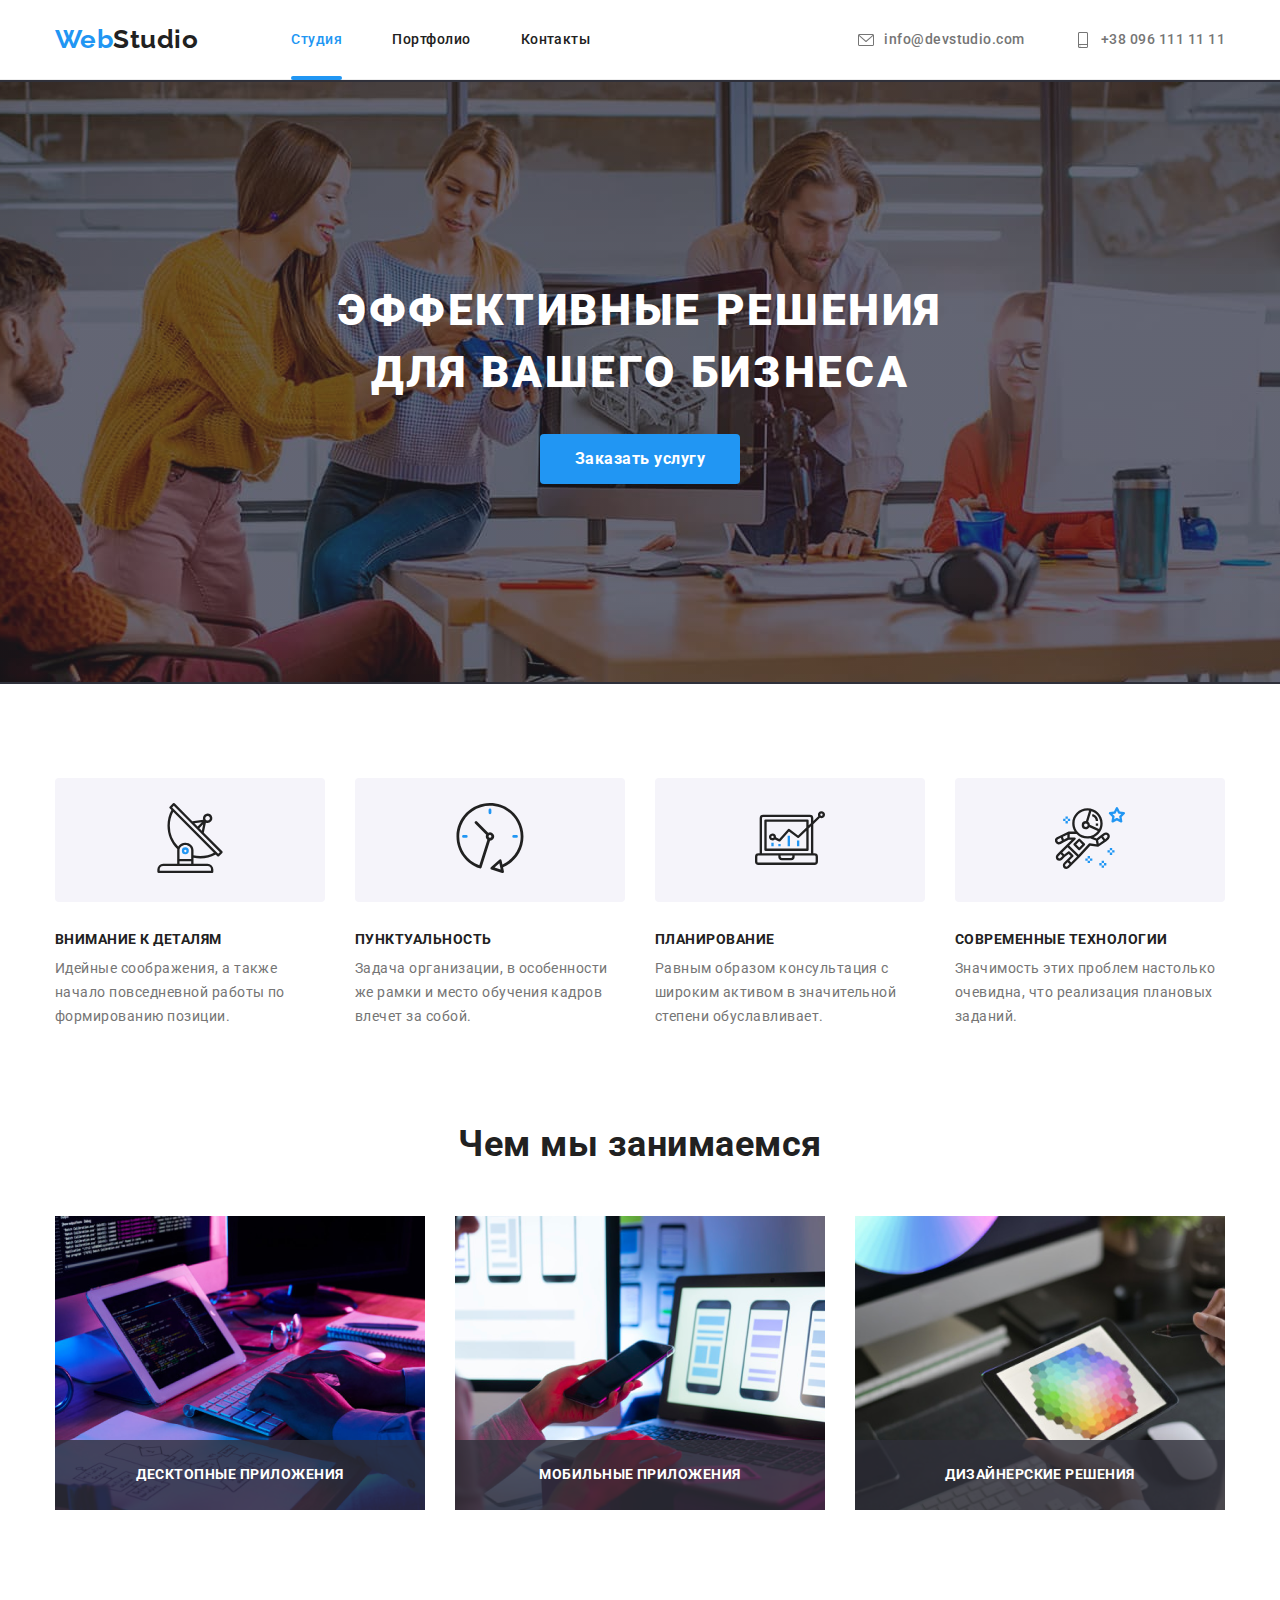
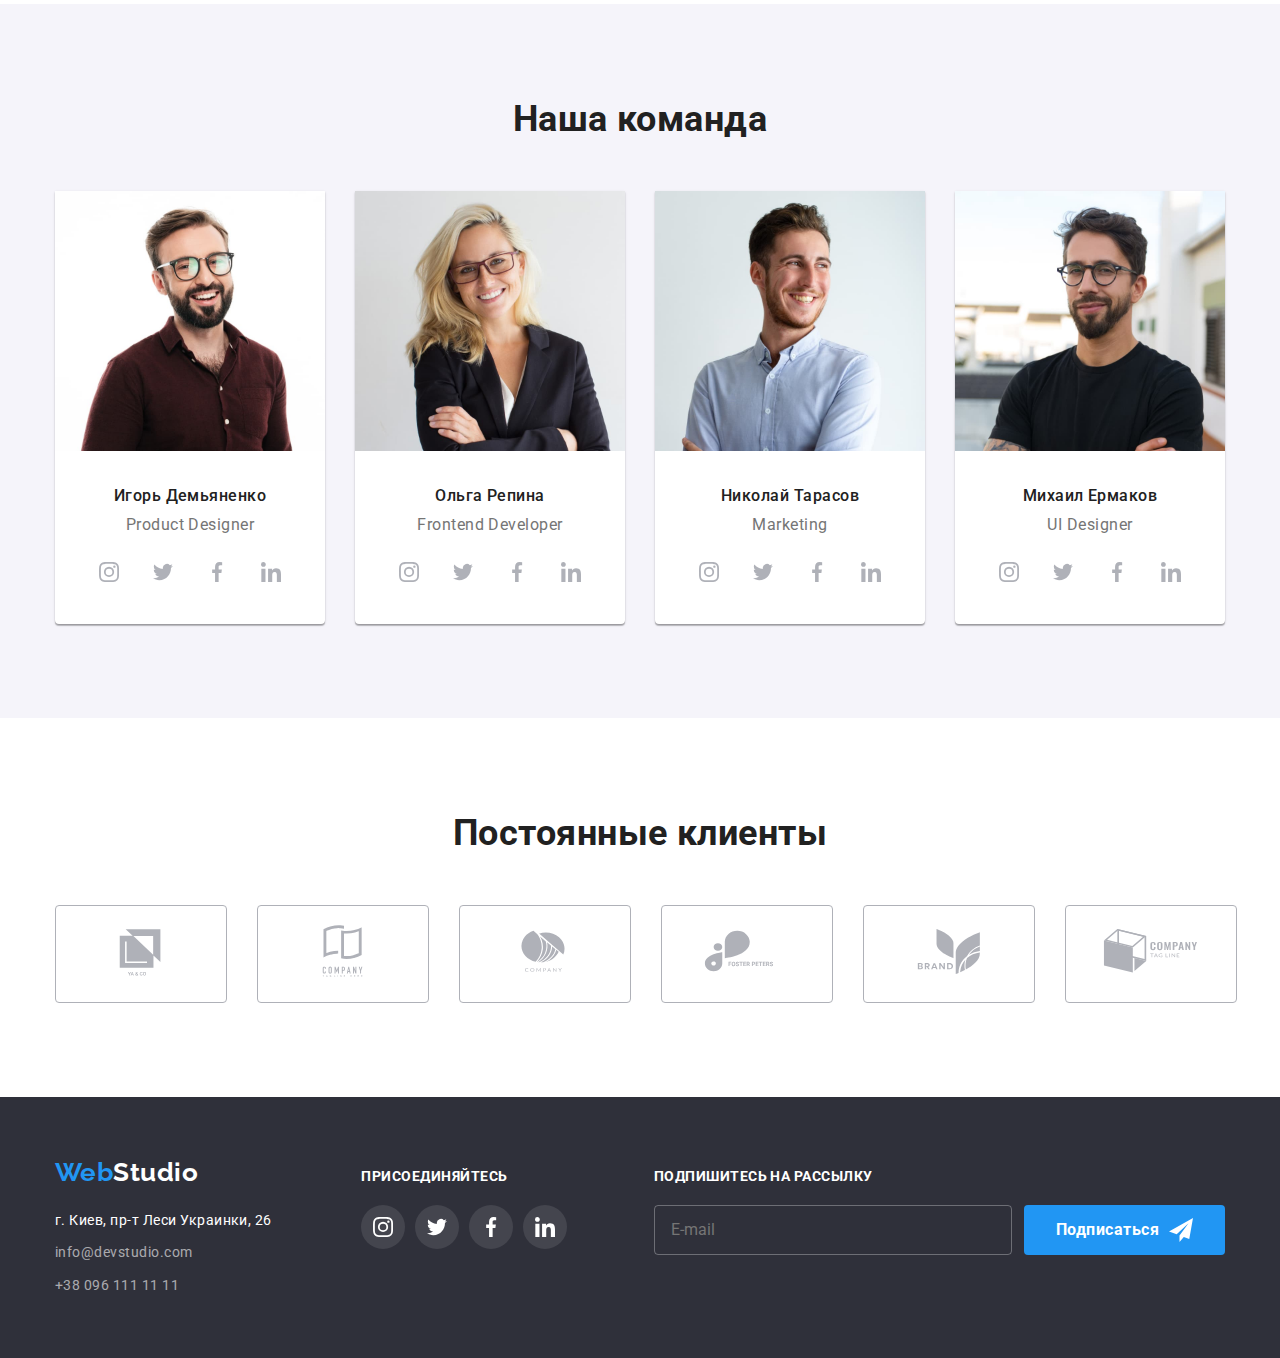
==== index.html @ 349ae651 "clone" ====
<!DOCTYPE html>
<html lang="ru">

<head>
    <meta charset="UTF-8">
    <meta http-equiv="X-UA-Compatible" content="IE=edge">
    <meta name="viewport" content="width=device-width, initial-scale=1.0">
    <title>homework-1</title>
    <link href="https://fonts.googleapis.com/css2?family=Raleway:wght@700&family=Roboto:wght@400;500;700;900&display=swap"
        rel="stylesheet">
    <link rel="stylesheet" href="https://cdnjs.cloudflare.com/ajax/libs/modern-normalize/1.1.0/modern-normalize.min.css">
    <link rel="stylesheet" href="./css/styles.css">
</head>

<body class="body">
    <!--Header section-->
    <header class="header-line">
        <div class="container main-nav">
            <a href="/" class="logo">Web<span class="header-studio">Studio</span></a>

            <nav>
                <ul class="site-nav">
                    <li class="site-nav-item">
                        <a href="./index.html" class="nav-link current">Студия</a>
                    </li>
                    <li class="site-nav-item">
                        <a href="./portfolio.html" class="nav-link">Портфолио</a>
                    </li>
                    <li class="site-nav-item">
                        <a href="" class="nav-link">Контакты</a>
                    </li>
                </ul>
            </nav>

            <ul class="contacts-list">
                <li class="site-nav-item">
                    <a href="mailto:info@devstudio.com" class="contact-link">
                        <svg class="contact-icon" width="16" height="16">
                            <use href="./images/icons.svg#icon-envelope"></use>
                        </svg>
                        info@devstudio.com</a>
                </li>
                <li>
                    <a href="tel:+380961111111" class="contact-link">
                        <svg class="contact-icon" width="16" height="16">
                            <use href="./images/icons.svg#icon-smartphone"></use>
                        </svg>
                        +38 096 111 11 11</a>
                </li>
            </ul>
        </div>
    </header>

    <!--Main section-->
    <main>
        <!--Hero section-->
        <section class="hero-section">
            <h1 class="hero-title">Эффективные решения <br> для вашего бизнеса</h1>
            <button type="button" class="primary-button" data-modal-open>Заказать услугу</button>
        </section>

        <!--Description section-->
        <section class="description-section">
            <div class="container">
                <h2 class="hidden-title">Преимущества</h2>
                <ul class="description-list">
                    <li class="description-item">
                        <div class="description-image">
                            <svg class="description-icon" width="70" height="70">
                                <use href="./images/icons.svg#icon-antenna"></use>
                            </svg>
                        </div>
                        <h3 class="description-title">Внимание к деталям</h3>
                        <p class="description-text">Идейные соображения, а также начало повседневной работы по формированию позиции.</p>
                    </li>
                    <li class="description-item">
                        <div class="description-image">
                            <svg class="description-icon" width="70" height="70">
                                <use href="./images/icons.svg#icon-clock"></use>
                            </svg>
                        </div>
                        <h3 class="description-title">Пунктуальность</h3>
                        <p class="description-text">Задача организации, в особенности же рамки и место обучения кадров влечет за собой.</p>
                    </li>
                    <li class="description-item">
                        <div class="description-image">
                            <svg class="description-icon" width="70" height="70">
                                <use href="./images/icons.svg#icon-diagram"></use>
                            </svg>
                        </div>
                        <h3 class="description-title">Планирование</h3>
                        <p class="description-text">Равным образом консультация с широким активом в значительной степени обуславливает.</p>
                    </li>
                    <li class="description-item">
                        <div class="description-image">
                            <svg class="description-icon" width="70" height="70">
                                <use href="./images/icons.svg#icon-astronaut"></use>
                            </svg>
                        </div>
                        <h3 class="description-title">Современные технологии</h3>
                        <p class="description-text">Значимость этих проблем настолько очевидна, что реализация плановых заданий.</p>
                    </li>
                </ul>
            </div>
        </section>
            
        <!-- About us section -->
        <section class="about-section">
            <div class="container">
                <h2 class="main-title">Чем мы занимаемся</h2>
                <ul class="work-list">
                    <li class="work-item">
                        <img src="./images/box-1.png" alt="ПК" width="370" class="work-img">
                        <div class="work-img-over">
                            <p class="work-descr">Десктопные приложения</p>
                        </div>
                    </li>
                    <li class="work-item">
                        <img src="./images/box-2.png" alt="Телефон" width="370" class="work-img">
                        <div class="work-img-over">
                            <p class="work-descr">Мобильные приложения</p>
                        </div>
                    </li>
                    <li class="work-item">
                        <img src="./images/box-3.png" alt="Планшет" width="370" class="work-img">
                        <div class="work-img-over">
                            <p class="work-descr">Дизайнерские решения</p>
                        </div>
                    </li>
                </ul>
            </div>
        </section>
           
        <!--Our team section-->
        <section class="team-section">
            <div class="container">
                <h2 class="main-title">Наша команда</h2>
                <ul class="team-list">
                    <li class="team-item">
                        <img src="./images/demianenko.jpg" alt="Фото Игорь Демьяненко" width="270" class="photo">
                        <div class="team-subtitle">
                            <h3 class="team-name">Игорь Демьяненко</h3>
                            <p class="team-position">Product Designer</p>
                            <ul class="social-list">
                                <li class="link-item">
                                    <a href="" class="social-link">
                                        <svg width="20" height="20">
                                            <use href="./images/icons.svg#icon-instagram"></use>
                                        </svg>
                                    </a>
                                </li>
                                <li class="link-item">
                                    <a href="" class="social-link">
                                        <svg width="20" height="20">
                                            <use href="./images/icons.svg#icon-twitter"></use>
                                        </svg>
                                    </a>
                                </li>
                                <li class="link-item">
                                    <a href="" class="social-link">
                                        <svg width="20" height="20">
                                            <use href="./images/icons.svg#icon-facebook"></use>
                                        </svg>
                                    </a>
                                </li>
                                <li>
                                    <a href="" class="social-link">
                                        <svg width="20" height="20">
                                            <use href="./images/icons.svg#icon-linkedin"></use>
                                        </svg>
                                    </a>
                                </li>
                            </ul>
                        </div>
                    </li>
                    <li class="team-item">
                        <img src="./images/repina.jpg" alt="Фото Ольга Репина" width="270" class="photo">
                        <div class="team-subtitle">
                            <h3 class="team-name">Ольга Репина</h3>
                            <p class="team-position">Frontend Developer</p>
                            <ul class="social-list">
                                <li class="link-item">
                                    <a href="" class="social-link">
                                        <svg width="20" height="20">
                                            <use href="./images/icons.svg#icon-instagram"></use>
                                        </svg>
                                    </a>
                                </li>
                                <li class="link-item">
                                    <a href="" class="social-link">
                                        <svg width="20" height="20">
                                            <use href="./images/icons.svg#icon-twitter"></use>
                                        </svg>
                                    </a>
                                </li>
                                <li class="link-item">
                                    <a href="" class="social-link">
                                        <svg width="20" height="20">
                                            <use href="./images/icons.svg#icon-facebook"></use>
                                        </svg>
                                    </a>
                                </li>
                                <li>
                                    <a href="" class="social-link">
                                        <svg width="20" height="20">
                                            <use href="./images/icons.svg#icon-linkedin"></use>
                                        </svg>
                                    </a>
                                </li>
                            </ul>
                        </div>
                    </li>
                    <li class="team-item">
                        <img src="./images/tarasov.jpg" alt="Фото Николай Тарасов" width="270" class="photo">
                        <div class="team-subtitle">
                            <h3 class="team-name">Николай Тарасов</h3>
                            <p class="team-position">Marketing</p>
                            <ul class="social-list">
                                <li class="link-item">
                                    <a href="" class="social-link">
                                        <svg width="20" height="20">
                                            <use href="./images/icons.svg#icon-instagram"></use>
                                        </svg>
                                    </a>
                                </li>
                                <li class="link-item">
                                    <a href="" class="social-link">
                                        <svg width="20" height="20">
                                            <use href="./images/icons.svg#icon-twitter"></use>
                                        </svg>
                                    </a>
                                </li>
                                <li class="link-item">
                                    <a href="" class="social-link">
                                        <svg width="20" height="20">
                                            <use href="./images/icons.svg#icon-facebook"></use>
                                        </svg>
                                    </a>
                                </li>
                                <li>
                                    <a href="" class="social-link">
                                        <svg width="20" height="20">
                                            <use href="./images/icons.svg#icon-linkedin"></use>
                                        </svg>
                                    </a>
                                </li>
                            </ul>
                        </div>
                    </li>
                    <li class="team-item">
                        <img src="./images/ermakov.jpg" alt="Фото Михаил Ермаков" width="270" class="photo">
                        <div class="team-subtitle">
                            <h3 class="team-name">Михаил Ермаков</h3>
                            <p class="team-position">UI Designer</p>
                            <ul class="social-list">
                                <li class="link-item">
                                    <a href="" class="social-link">
                                        <svg width="20" height="20">
                                            <use href="./images/icons.svg#icon-instagram"></use>
                                        </svg>
                                    </a>
                                </li>
                                <li class="link-item">
                                    <a href="" class="social-link">
                                        <svg width="20" height="20">
                                            <use href="./images/icons.svg#icon-twitter"></use>
                                        </svg>
                                    </a>
                                </li>
                                <li class="link-item">
                                    <a href="" class="social-link">
                                        <svg width="20" height="20">
                                            <use href="./images/icons.svg#icon-facebook"></use>
                                        </svg>
                                    </a>
                                </li>
                                <li>
                                    <a href="" class="social-link">
                                        <svg width="20" height="20">
                                            <use href="./images/icons.svg#icon-linkedin"></use>
                                        </svg>
                                    </a>
                                </li>
                            </ul>
                        </div>
                    </li>
                </ul>
            </div>
        </section>

        <!--Permanent clients section-->
        <section class="clients-section">
            <div class="container">
                <h2 class="main-title">Постоянные клиенты</h2>
                <ul class="clients-list">
                    <li class="clients-item">
                        <a href="" class="client-box">
                            <svg width="106" height="60">
                                <use href="./images/icons.svg#icon-logo1"></use>
                            </svg>
                        </a>
                    </li>
                    <li class="clients-item">
                        <a href="" class="client-box">
                            <svg width="106" height="60">
                                <use href="./images/icons.svg#icon-logo2"></use>
                            </svg>
                        </a>
                    </li>
                    <li class="clients-item">
                        <a href="" class="client-box">
                            <svg width="106" height="60">
                                <use href="./images/icons.svg#icon-logo3"></use>
                            </svg>
                        </a>
                    </li>
                    <li class="clients-item">
                        <a href="" class="client-box">
                            <svg width="106" height="60">
                                <use href="./images/icons.svg#icon-logo4"></use>
                            </svg>
                        </a>
                    </li>
                    <li class="clients-item">
                        <a href="" class="client-box">
                            <svg width="106" height="60">
                                <use href="./images/icons.svg#icon-logo5"></use>
                            </svg>
                        </a>
                    </li>
                    <li>
                        <a href="" class="client-box">
                            <svg width="106" height="60">
                                <use href="./images/icons.svg#icon-logo6"></use>
                            </svg>
                        </a>
                    </li>
                </ul>
            </div>
            
        </section>

    </main>

    <!--Footer section-->
    <footer class="footer-section">
        <div class="container">
            <div class="footer-info">
                <div class="footer-logo"><a href="/" class="logo">Web<span class="footer-studio">Studio</span></a></div>
                <address>
                    <ul>
                        <li class="address-list"><a
                                href="https://www.google.com/maps/place/%D0%B1%D1%83%D0%BB.+%D0%9B%D0%B5%D1%81%D0%B8+%D0%A3%D0%BA%D1%80%D0%B0%D0%B8%D0%BD%D0%BA%D0%B8,+26,+%D0%9A%D0%B8%D0%B5%D0%B2,+02000/@50.4265841,30.5361971,17z/data=!3m1!4b1!4m5!3m4!1s0x40d4cf0e033ecbe9:0x57a4dffefec77da0!8m2!3d50.4265807!4d30.5383858"
                                class="address-link map">г. Киев, пр-т Леси Украинки, 26</a></li>
                        <li class="address-list">
                            <a href="mailto:info@devstudio.com" class="address-link">info@devstudio.com</a>
                        </li>
                        <li>
                            <a href="tel:+380961111111" class="address-link">+38 096 111 11 11</a>
                        </li>
                    </ul>
                </address>
            </div>
            
            <div class="join">
                <h3 class="footer-title">присоединяйтесь</h3>
                <ul class="social-list">
                    <li class="link-item">
                        <a href="" class="social-link">
                            <svg width="20" height="20">
                                <use href="./images/icons.svg#icon-instagram"></use>
                            </svg>
                        </a>
                    </li>
                    <li class="link-item">
                        <a href="" class="social-link">
                            <svg width="20" height="20">
                                <use href="./images/icons.svg#icon-twitter"></use>
                            </svg>
                        </a>
                    </li>
                    <li class="link-item">
                        <a href="" class="social-link">
                            <svg width="20" height="20">
                                <use href="./images/icons.svg#icon-facebook"></use>
                            </svg>
                        </a>
                    </li>
                    <li>
                        <a href="" class="social-link">
                            <svg width="20" height="20">
                                <use href="./images/icons.svg#icon-linkedin"></use>
                            </svg>
                        </a>
                    </li>
                </ul>
            </div>

            <div class="subscribe">
                <h3 class="footer-title">Подпишитесь на рассылку</h3>
                <form class="subscribe-form">
                    <input type="text" placeholder="E-mail" class="subscribe-field">
                    <button type="submit" class="primary-button">
                        <span>Подписаться</span>
                        <svg width="24" height="24" class="icon-send">
                            <use href="./images/icons.svg#icon-send"></use>
                        </svg>
                    </button>
                </form>
            </div>
        </div>
    </footer>

    <div class="backdrop is-hidden" data-modal>
        <div class="modal">
            <button type="button" class="close-border" data-modal-close>
                <svg width="18" height="18">
                    <use href="./images/icons.svg#icon-close"></use>
                </svg>
            </button>
            <p class="modal-title">Оставьте свои данные, мы вам перезвоним</p>
            <form class="feedback-form">

                <div class="input-field">
                    <label for="name" class="input-name">Имя</label>
                    <div class="input-group-absolute">
                        <input type="text" id="name" name="name" class="input-retangle">
                        <svg width="18" height="18" class="modal-icon">
                            <use href="./images/icons.svg#icon-person"></use>
                        </svg>
                    </div>
                </div>

                <div class="input-field">
                    <label for="tel" class="input-name">Телефон</label>
                    <div class="input-group-absolute">
                        <input type="tel" name="tel" id="tel" class="input-retangle">
                        <svg width="18" height="18" class="modal-icon">
                            <use href="./images/icons.svg#icon-phone"></use>
                        </svg>
                    </div>
                </div>
                
                <div class="input-field">
                    <label for="email" class="input-name">Почта</label>
                    <div class="input-group-absolute">
                        <input type="email" name="e-mail" id="email" class="input-retangle">
                        <svg width="18" height="18" class="modal-icon">
                            <use href="./images/icons.svg#icon-email"></use>
                        </svg>
                    </div>
                </div>
                
                <div class="textarea-field">
                    <label for="comment" class="textarea-name">Комментарий</label>
                    <textarea name="comment" id="comment" placeholder="Введите текст" class="comment-area"></textarea>
                </div>
                
                <div class="agreement-field">
                    <label for="agreement" class="agreement-text">
                        <input type="checkbox" name="agreement" id="agreement" class="checkbox">
                        <span class="checkbox-icon"></span>
                        Соглашаюсь с рассылкой и принимаю
                    </label>
                    <a href="" class="agreement-link">Условия договора</a>
                </div>
                
                <button type="submit" class="primary-button">Отправить</button>
            </form>
        </div>
    </div>
<script src="./js/modal.js"></script>
</body>

</html>
---- css/styles.css ----
:root {
  --main-text-color: #757575;
  --title-text-color: #212121;
  --accent-color: #2196f3;
  --white-color: #ffffff;
  --background-grey: #2f303a;
  --team-section-background: #f5f4fa;
  --address-link-color: rgba(255, 255, 255, 60%);
  --logo-color: #afb1b8;
  --transition-prop: 250ms cubic-bezier(0.4, 0, 0.2, 1);
  --input-color: #000000;
}

.body {
  background-color: var(--white-color);
  color: var(--main-text-color);
  font-family: "Roboto", sans-serif;
  letter-spacing: 0.03em;
}

ul {
  padding: 0;
  margin: 0;
  list-style: none;
}

h1,
h2,
h3,
p {
  padding: 0;
  margin: 0;
}

.container {
  width: 1200px;
  margin: 0 auto;
  padding: 0 15px;
}

/* Логотип */

.logo {
  margin-right: 93px;

  color: var(--accent-color);
  font-family: "Raleway", sans-serif;
  font-weight: 700;
  font-size: 26px;
  line-height: 1.2;
  text-decoration: none;
}

.header-studio {
  color: var(--title-text-color);
}

/* Навигация */

.main-nav {
  display: flex;
  align-items: center;
}

.site-nav {
  display: flex;
}

.contacts-list {
  display: flex;
  margin-left: auto;
}

.site-nav-item:not(:last-child) {
  margin-right: 50px;
}

.nav-link {
  position: relative;
  display: block;
  padding: 32px 0;

  color: var(--title-text-color);
  font-weight: 500;
  font-size: 14px;
  line-height: 1.1;
  text-decoration: none;

  transition: color var(--transition-prop);
}

.current::after {
  content: "";
  display: block;
  position: absolute;
  bottom: -1px;
  left: 0;
  width: 100%;
  height: 4px;
  background-color: var(--accent-color);
  border-radius: 2px;
}

.nav-link:hover,
.nav-link:focus,
.nav-link.current {
  color: var(--accent-color);
}

.contact-link {
  display: flex;
  align-items: center;

  color: var(--main-text-color);
  font-weight: 500;
  font-size: 14px;
  line-height: 1.1;
  text-decoration: none;

  transition: color var(--transition-prop);
}

.contact-icon {
  margin-right: 10px;

  fill: currentColor;
}

.contact-link:hover,
.contact-link:focus {
  color: var(--accent-color);
}

.header-line {
  border-bottom: 1px solid #eeeeee;
}

/* Герой */

.hero-section {
  max-width: 1600px;
  margin: 0 auto;
  padding: 200px 0;

  background-color: var(--background-grey);
  background-image: linear-gradient(
      to right,
      rgba(47, 48, 58, 0.4),
      rgba(47, 48, 58, 0.4)
    ),
    url(../images/bgi-hero.jpg);
  background-repeat: no-repeat;
  background-position: center;
  background-color: var(--background-grey);
  text-align: center;
}

.hero-title {
  margin-bottom: 30px;

  color: var(--white-color);
  letter-spacing: 0.06em;
  font-weight: 900;
  font-size: 44px;
  line-height: 1.4;
  text-transform: uppercase;
}

.primary-button {
  min-width: 200px;
  border-radius: 4px;
  padding: 10px 32px;
  border: none;

  background-color: var(--accent-color);
  color: var(--white-color);

  font-family: inherit;
  font-weight: 700;
  font-size: 16px;
  line-height: 1.875;
  letter-spacing: 0.03em;

  cursor: pointer;
  transition: box-shadow var(--transition-prop);
}

/* Описание и наша команда */

.description-section {
  padding: 94px 0 47px;
}

.hidden-title {
  position: absolute;
  width: 1px;
  height: 1px;
  margin: -1px;
  border: 0;
  padding: 0;

  white-space: nowrap;
  clip-path: inset(100%);
  clip: rect(0 0 0 0);
  overflow: hidden;
}

.description-list {
  display: flex;
  justify-content: space-between;
}

.description-item {
  width: 270px;
}

.description-image {
  padding: 25px 100px;
  margin-bottom: 30px;
  border-radius: 4px;

  background-color: var(--team-section-background);
}

.description-title {
  margin-bottom: 10px;

  color: var(--title-text-color);
  font-weight: 700;
  font-size: 14px;
  line-height: 1.1;
  text-transform: uppercase;
}

.description-text {
  font-size: 14px;
  line-height: 1.7;
}

.about-section {
  padding: 47px 0 94px;
}

.main-title {
  margin-bottom: 50px;

  color: var(--title-text-color);
  font-weight: 700;
  font-size: 36px;
  line-height: 1.2;
  text-align: center;
}

.work-list {
  display: flex;
  justify-content: space-between;
}

.work-item {
  position: relative;
  max-width: 100%;
  height: auto;
  display: block;
}

.work-img {
  display: block;
}

.work-img-over {
  position: absolute;
  left: 0;
  bottom: 0;
  width: 100%;
  padding: 27px 0;
  background-color: rgba(47, 48, 58, 0.8);
}

.work-descr {
  font-size: 14px;
  font-weight: 700;
  line-height: 1.14;
  text-align: center;
  text-transform: uppercase;

  color: var(--white-color);
}

.team-section {
  padding: 94px 0;

  background-color: var(--team-section-background);
}

.team-list {
  display: flex;
  text-align: center;
}

.team-item {
  background-color: var(--white-color);
  border-radius: 0px 0px 4px 4px;
  box-shadow: 0px 1px 3px rgba(0, 0, 0, 0.12), 0px 1px 1px rgba(0, 0, 0, 0.14),
    0px 2px 1px rgba(0, 0, 0, 0.2);
}

.team-item:not(:last-child) {
  margin-right: 30px;
}

.team-subtitle {
  padding: 30px 0;
}

.team-name {
  margin-bottom: 10px;

  color: var(--title-text-color);
  font-weight: 500;
  font-size: 16px;
  line-height: 1.2;
}

.team-position {
  margin-bottom: 16px;

  font-size: 16px;
  line-height: 1.2;
}

.social-list {
  display: flex;
  justify-content: center;
}

.link-item {
  margin-right: 10px;
}

.social-link {
  width: 44px;
  height: 44px;
  border-radius: 50%;
  justify-content: center;
  display: block;
  padding: 12px 12px;

  fill: var(--logo-color);

  transition: background-color var(--transition-prop),
    fill var(--transition-prop);
}

.team-item .social-link:hover,
.team-item .social-link:focus {
  background-color: var(--accent-color);
  fill: var(--white-color);
}

/* Постоянные клиенты */

.clients-section {
  padding: 94px 0;
}

.clients-list {
  display: flex;
}

.clients-item {
  margin-right: 30px;
}

.client-box {
  display: block;
  padding: 16px 32px;
  border: 1px solid;
  border-color: #afb1b8;
  border-radius: 4px;

  fill: var(--logo-color);

  transition: fill var(--transition-prop), border-color var(--transition-prop);
}

.client-box:hover,
.client-box:focus {
  fill: var(--accent-color);
  border-color: var(--accent-color);
}

/* Футер */
.footer-section {
  padding: 60px 0;

  background-color: var(--background-grey);
}

.footer-section .container {
  display: flex;
}

.footer-info {
  margin-right: 70px;
}

.footer-logo {
  margin-bottom: 20px;
}

.footer-studio {
  color: var(--white-color);
}

.address-list {
  margin-bottom: 9px;
}

.footer-section a {
  text-decoration: none;
  font-style: normal;
}

.address-link {
  color: var(--address-link-color);
  font-family: inherit;
  font-size: 14px;
  line-height: 1.7;
  text-decoration: none;

  transition: color var(--transition-prop);
}

.address-link:hover,
.address-link:focus {
  color: var(--accent-color);
}

.address-link.map {
  color: var(--white-color);
}

.subscribe {
  margin-left: auto;
  margin-top: 12px;
}

.join {
  margin-top: 12px;
}

.footer-title {
  margin-bottom: 20px;

  font-weight: 700;
  font-size: 14px;
  line-height: 1.1;
  text-transform: uppercase;
  color: var(--white-color);
}

.footer-section .social-link {
  background-color: rgba(255, 255, 255, 0.1);
  fill: var(--white-color);

  transition: background-color var(--transition-prop);
}

.footer-section .social-link:hover,
.footer-section .social-link:focus {
  background-color: var(--accent-color);
}

.subscribe-form {
  display: flex;
}

.subscribe-form .primary-button {
  display: flex;
  align-items: center;
}

.icon-send {
  margin-left: 10px;
}

.subscribe-field {
  display: inline-block;
  min-width: 358px;
  margin-right: 12px;
  padding: 15px 16px;

  border: 1px solid rgba(255, 255, 255, 0.3);
  border-radius: 4px;
  outline-style: none;

  background-color: transparent;
  color: rgba(255, 255, 255, 0.3);
}

/* Модальное окно */

.backdrop {
  position: fixed;
  top: 0;
  left: 0;
  width: 100%;
  height: 100%;
  display: flex;
  justify-content: center;
  align-items: center;
  background-color: rgba(0, 0, 0, 0.2);
  transition: opacity 300ms ease-in-out;
}

.is-hidden {
  opacity: 0;
  pointer-events: none;
}

.backdrop.is-hidden .modal {
  transform: scale(0.7);
}

.modal {
  padding: 40px;
  min-width: 528px;
  min-height: 581px;
  position: relative;
  box-shadow: 0px 1px 3px rgba(0, 0, 0, 0.12), 0px 1px 1px rgba(0, 0, 0, 0.14),
    0px 2px 1px rgba(0, 0, 0, 0.2);
  border-radius: 4px;
  transition: transform 300ms ease-in-out;

  background-color: var(--white-color);
}

.modal-title {
  margin-bottom: 12px;

  font-weight: 700;
  font-size: 20px;
  line-height: 1.15;
  text-align: center;
  letter-spacing: 0.03em;

  color: var(--title-text-color);
}

.close-border {
  position: absolute;
  top: 8px;
  right: 8px;
  display: flex;
  width: 30px;
  height: 30px;
  border-radius: 50%;

  justify-content: center;
  align-items: center;

  border: 1px solid rgba(0, 0, 0, 0.1);
  background-color: var(--white-color);

  cursor: pointer;
  transition: fill var(--transition-prop);
}

.close-border:hover,
.close-border:focus {
  fill: var(--accent-color);
}

.input-field {
  display: flex;
  flex-direction: column;
  margin-bottom: 10px;
}

.input-name {
  position: relative;
  display: flex;
  flex-direction: column;

  margin-bottom: 4px;

  font-size: 12px;
  line-height: 1.2;
  letter-spacing: 0.01em;
}

.input-group-absolute {
  position: relative;
}

.modal-icon {
  position: absolute;
  top: 50%;
  left: 12px;
  transform: translateY(-50%);
  transition: fill var(--transition-prop);
}

.input-retangle {
  width: 100%;
  padding: 11px 12px 11px 42px;
  border: 1px solid rgba(33, 33, 33, 0.2);
  outline: none;
  border-radius: 4px;

  color: var(--input-color);

  transition: border var(--transition-prop);
}

.input-retangle:focus {
  border: 1px solid var(--accent-color);
}

.input-retangle:focus + .modal-icon {
  fill: var(--accent-color);
}

.textarea-field {
  display: flex;
  flex-direction: column;
  margin-bottom: 20px;
}

.textarea-name {
  margin-bottom: 4px;

  font-size: 12px;
  line-height: 1.2;
  letter-spacing: 0.01em;
}

.textarea-field .comment-area::placeholder {
  font-size: 12px;
  line-height: 1.17;
  letter-spacing: 0.01em;

  color: rgba(117, 117, 117, 0.5);
}

.comment-area {
  min-height: 120px;
  padding: 12px 16px;
  resize: none;
  border: 1px solid rgba(33, 33, 33, 0.2);
  border-radius: 4px;
  outline: none;
  color: var(--input-color);

  transition: border var(--transition-prop);
}

.comment-area:focus {
  border: 1px solid var(--accent-color);
}

.agreement-field {
  display: flex;
  align-items: center;
  justify-content: center;
  margin-bottom: 30px;
}

.checkbox {
  appearance: none;
  position: absolute;
}

.checkbox-icon {
  display: inline-block;
  margin-right: 8px;
  width: 16px;
  height: 15px;
  border: 2px solid var(--title-text-color);
  border-radius: 2px;
  transition: background-color var(--transition-prop),
    background-image var(--transition-prop);
  cursor: pointer;
}

.checkbox:checked + .checkbox-icon {
  padding: 4px 3px;
  background-image: url(../images/mark.svg);
  background-color: var(--accent-color);
  background-position: center;
  background-repeat: no-repeat;

  border: none;
}

.agreement-text {
  display: flex;
  align-items: center;
  margin-right: 3px;

  font-size: 14px;
  line-height: 1.71;
  letter-spacing: 0.03em;
}

.agreement-link {
  color: var(--accent-color);
  font-size: 14px;
  line-height: 1.71;
  letter-spacing: 0.03em;
  text-decoration-skip-ink: none;
}

.feedback-form .primary-button {
  display: block;
  margin: 0 auto;
}

.feedback-form .primary-button:hover {
  box-shadow: 0px 4px 4px rgba(0, 0, 0, 0.15);
}

/* Портфолио */

.projects-section {
  padding: 94px 0;
}

.buttons-list {
  display: flex;
  justify-content: center;
  margin-bottom: 50px;
}

.button-item:not(:last-child) {
  margin-right: 8px;
}

.secondary-button {
  padding: 6px 22px;

  background-color: var(--team-section-background);
  color: var(--title-text-color);
  border-color: transparent;
  border-radius: 4px;

  font-family: inherit;
  font-weight: 500;
  font-size: 16px;
  line-height: 1.6;
  cursor: pointer;

  transition: background-color var(--transition-prop),
    color var(--transition-prop), box-shadow var(--transition-prop);
}

.secondary-button:hover,
.secondary-button:focus {
  background-color: var(--accent-color);
  color: var(--white-color);
  box-shadow: 0px 3px 1px rgba(0, 0, 0, 0.1), 0px 1px 2px rgba(0, 0, 0, 0.08),
    0px 2px 2px rgba(0, 0, 0, 0.12);
}

.projects-list {
  display: flex;
  flex-wrap: wrap;
}

.project-card {
  margin: 0 30px 30px 0;

  border-radius: 0px 0px 4px 4px;

  transition: box-shadow var(--transition-prop);
}

.project-card:hover,
.project-card:focus {
  box-shadow: 0px 1px 3px rgba(0, 0, 0, 0.12), 0px 1px 1px rgba(0, 0, 0, 0.14),
    0px 2px 1px rgba(0, 0, 0, 0.2);
}

.project-card:nth-child(3n) {
  margin-right: 0;
}

.project-card:nth-last-child(-n + 3) {
  margin-bottom: 0;
}

.projects-list a {
  text-decoration: none;
}

.project-title {
  margin: 0 0 4px 0;

  color: var(--title-text-color);
  font-weight: 700;
  font-size: 18px;
  line-height: 2;
  letter-spacing: 0.06em;
}

.project-description {
  color: var(--main-text-color);
  line-height: 1.9;
}

.image-overlay {
  position: relative;
  overflow: hidden;
}

.card-image {
  display: block;
}

.card-over {
  position: absolute;
  left: 0;
  top: 0;
  width: 100%;
  height: 100%;
  padding: 63px 24px;
  background-color: rgba(33, 150, 243, 0.9);
  transform: translateY(100%);
  transition: transform var(--transition-prop);
}

.card-image-text {
  font-weight: 400;
  font-size: 18px;
  line-height: 1.56;

  color: var(--white-color);
}

.project-card:hover .card-over {
  transform: translateY(0);
}

.card-border {
  border: 1px solid #eeeeee;
  padding: 20px 24px;
}
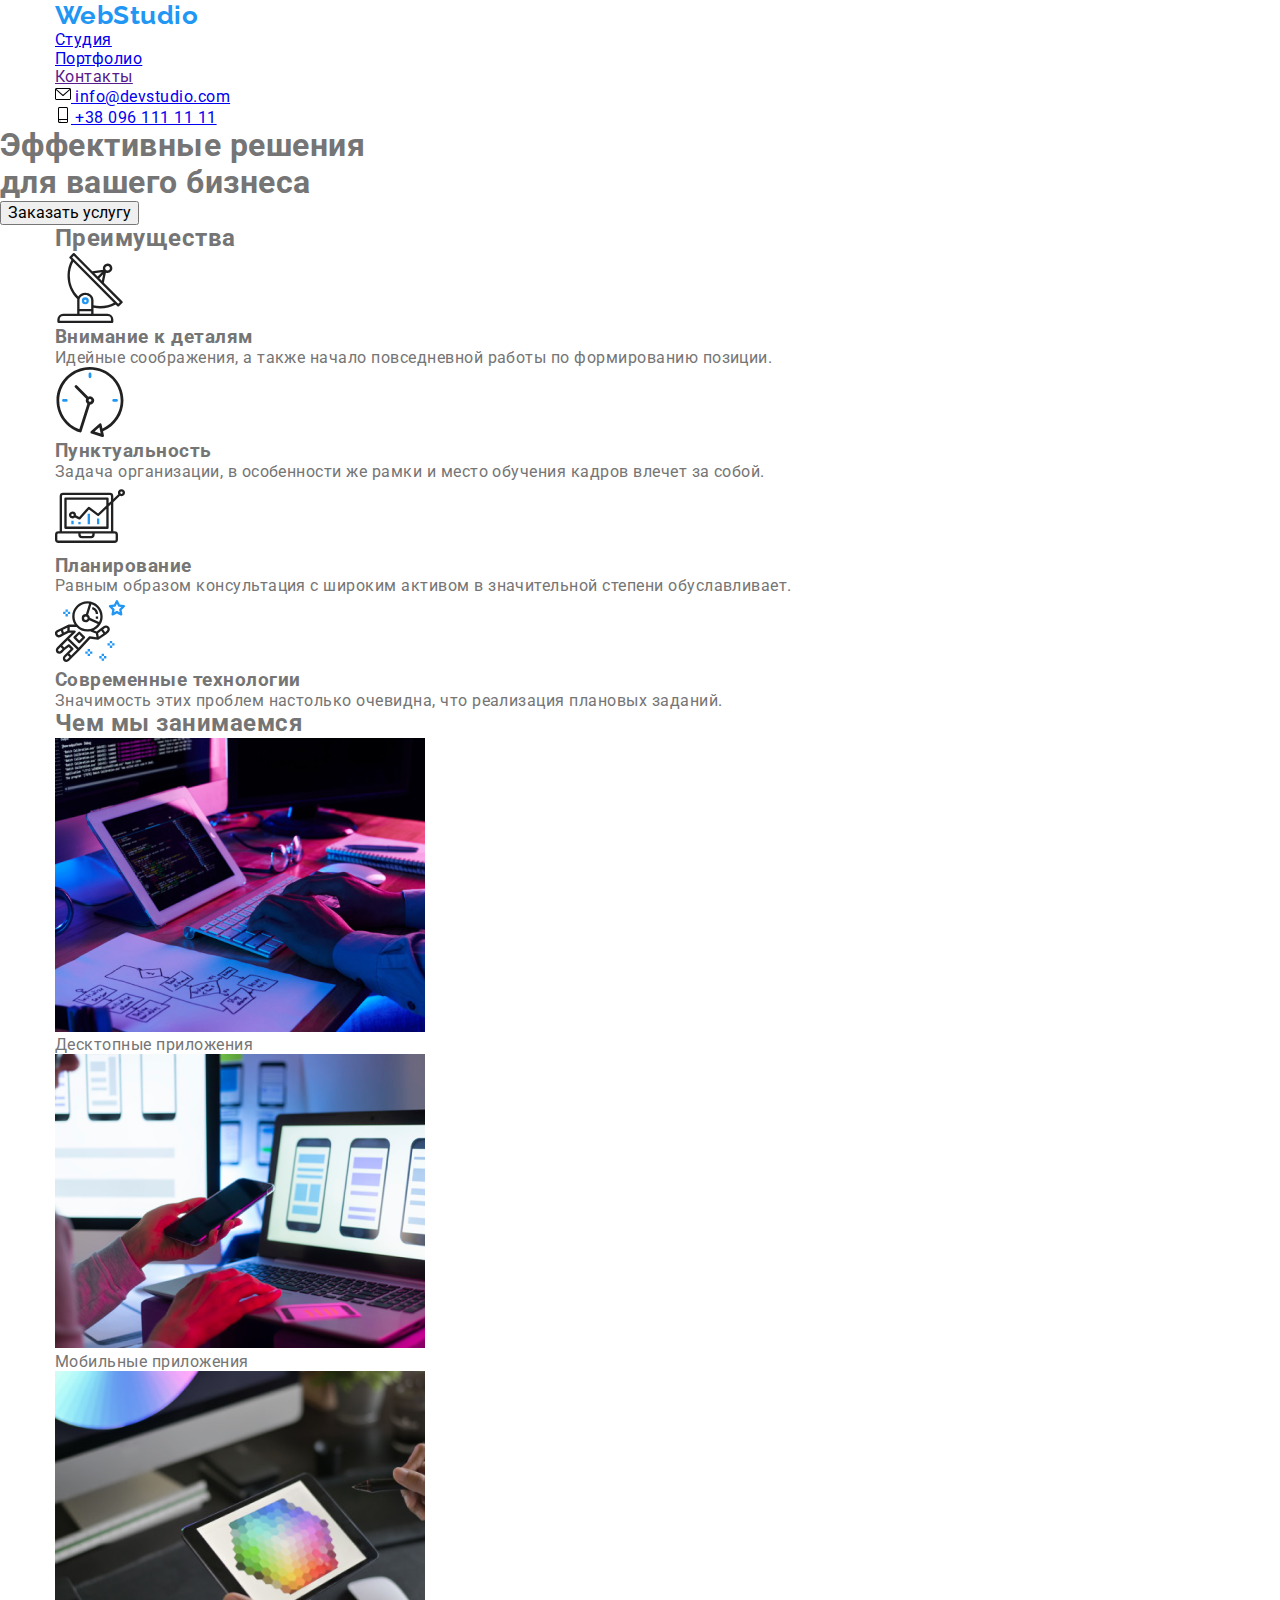
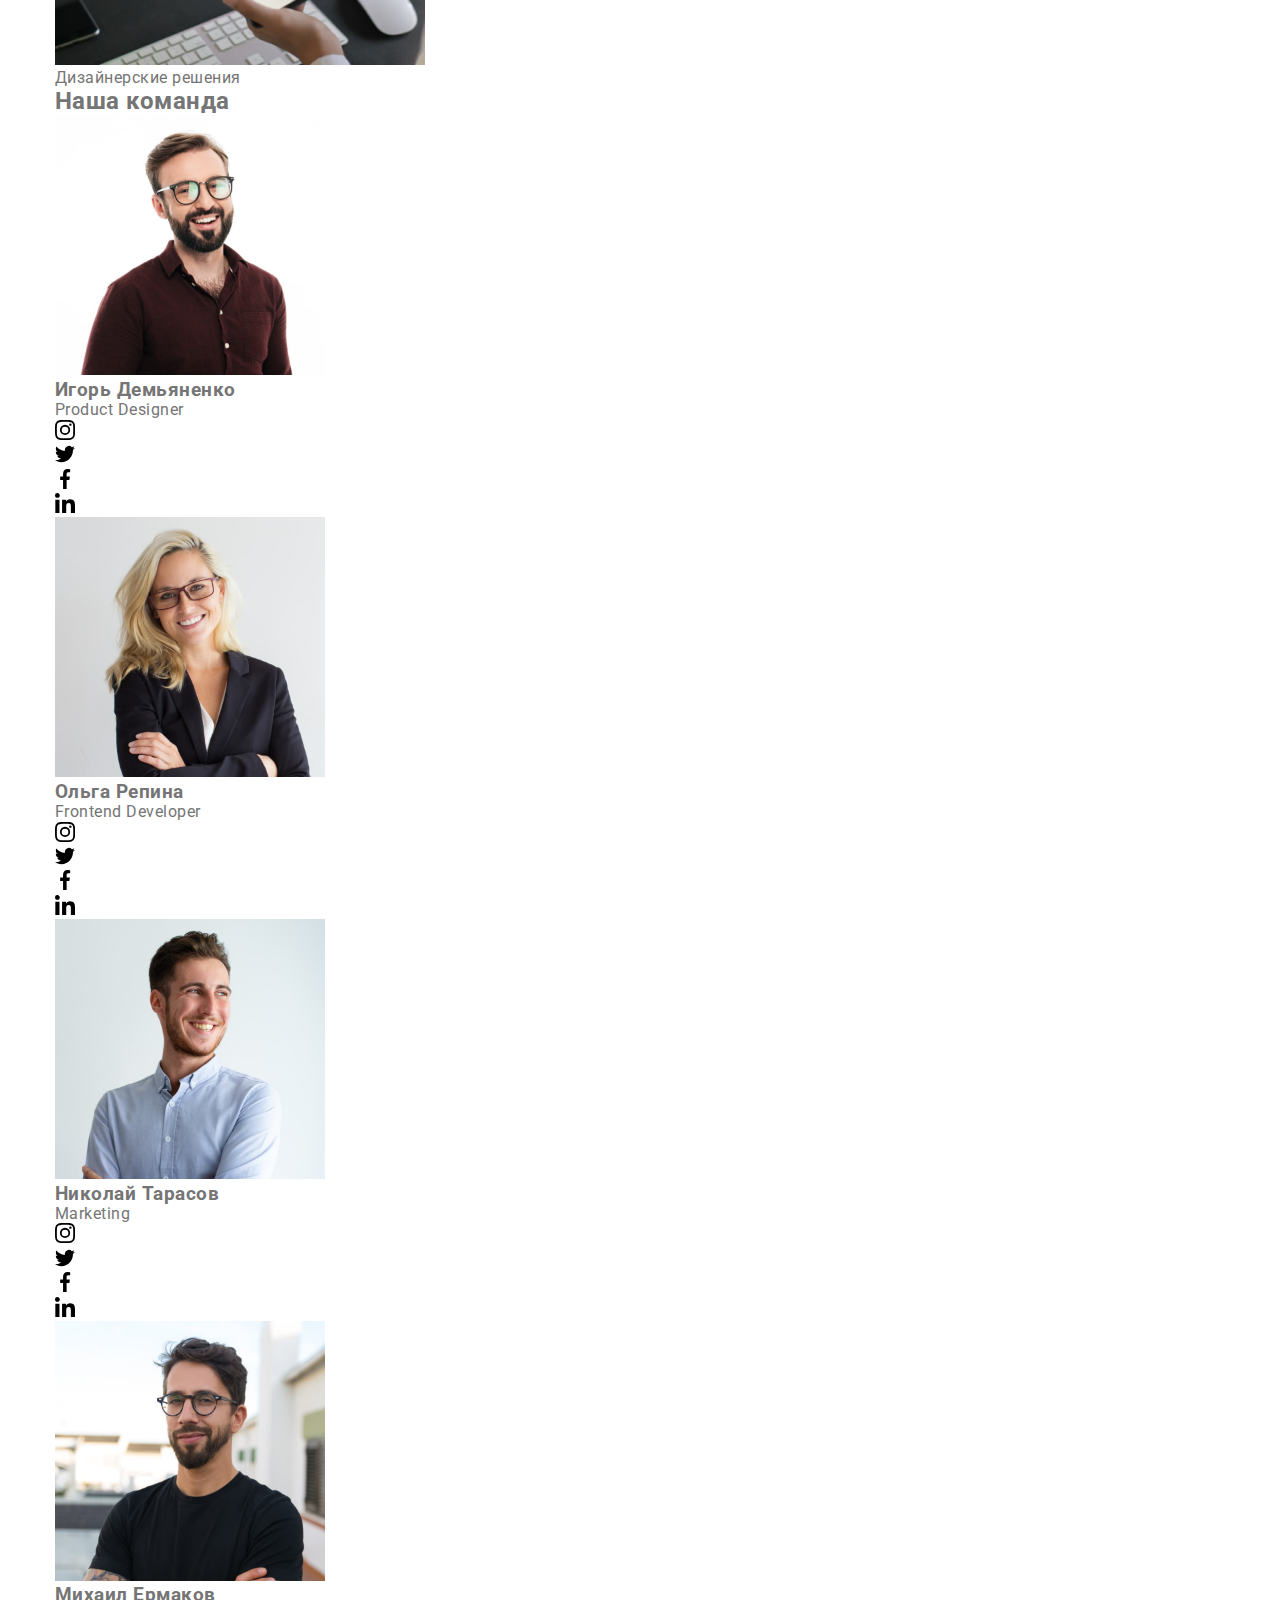
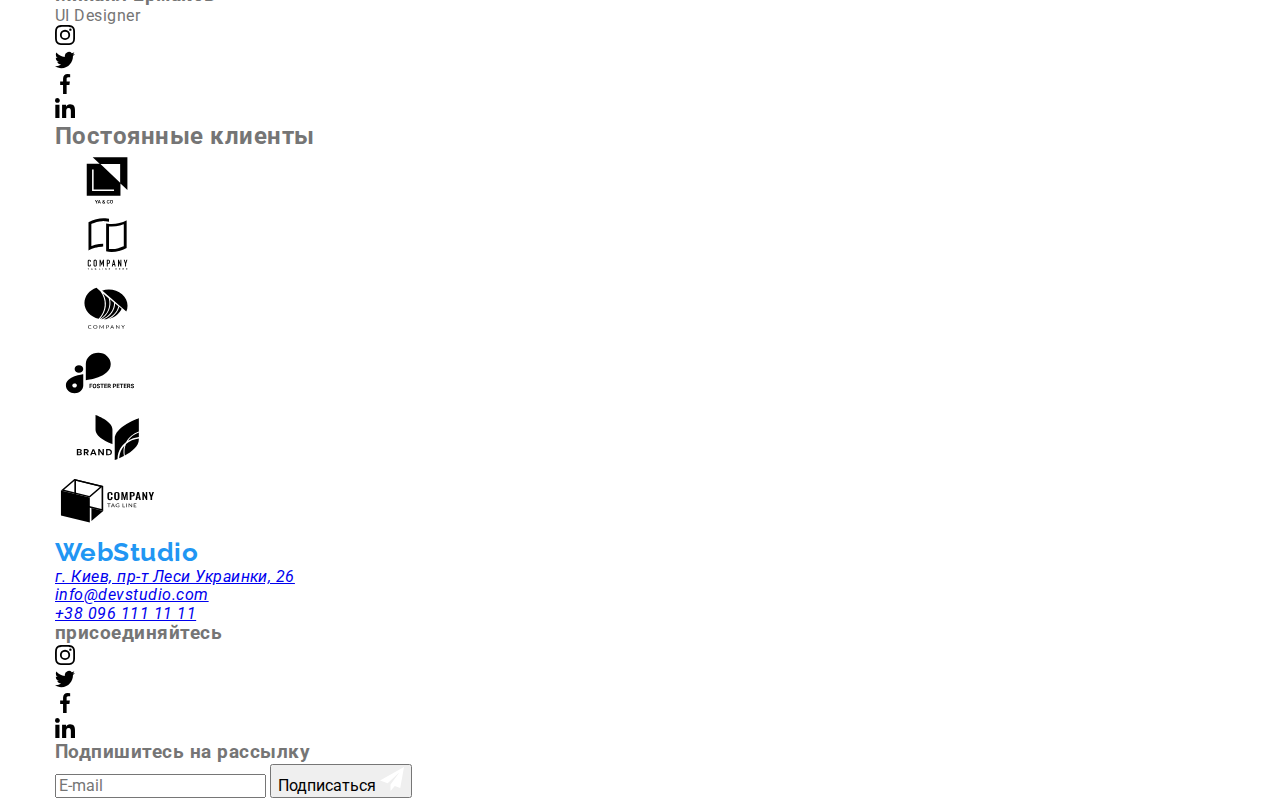
==== commit 6b114854: "Update index.html" ====
--- a/index.html
+++ b/index.html
@@ -5,7 +5,7 @@
     <meta charset="UTF-8">
     <meta http-equiv="X-UA-Compatible" content="IE=edge">
     <meta name="viewport" content="width=device-width, initial-scale=1.0">
-    <title>homework-1</title>
+    <title>Web-Studio</title>
     <link href="https://fonts.googleapis.com/css2?family=Raleway:wght@700&family=Roboto:wght@400;500;700;900&display=swap"
         rel="stylesheet">
     <link rel="stylesheet" href="https://cdnjs.cloudflare.com/ajax/libs/modern-normalize/1.1.0/modern-normalize.min.css">
@@ -14,35 +14,35 @@
 
 <body class="body">
     <!--Header section-->
-    <header class="header-line">
-        <div class="container main-nav">
-            <a href="/" class="logo">Web<span class="header-studio">Studio</span></a>
+    <header class="header">
+        <div class="container header__content">
+            <a href="/" class="logo">Web<span class="logo__part">Studio</span></a>
 
             <nav>
-                <ul class="site-nav">
-                    <li class="site-nav-item">
-                        <a href="./index.html" class="nav-link current">Студия</a>
-                    </li>
-                    <li class="site-nav-item">
-                        <a href="./portfolio.html" class="nav-link">Портфолио</a>
-                    </li>
-                    <li class="site-nav-item">
-                        <a href="" class="nav-link">Контакты</a>
+                <ul class="navigation">
+                    <li class="navigation__item">
+                        <a href="./index.html" class="navigation__link navigation__link--current">Студия</a>
+                    </li>
+                    <li class="navigation__item">
+                        <a href="./portfolio.html" class="navigation__link">Портфолио</a>
+                    </li>
+                    <li class="navigation__item">
+                        <a href="" class="navigation__link">Контакты</a>
                     </li>
                 </ul>
             </nav>
 
-            <ul class="contacts-list">
-                <li class="site-nav-item">
-                    <a href="mailto:info@devstudio.com" class="contact-link">
-                        <svg class="contact-icon" width="16" height="16">
+            <ul class="contacts">
+                <li class="contacts__item">
+                    <a href="mailto:info@devstudio.com" class="contacts__link">
+                        <svg class="contacs__icon" width="16" height="16">
                             <use href="./images/icons.svg#icon-envelope"></use>
                         </svg>
                         info@devstudio.com</a>
                 </li>
-                <li>
-                    <a href="tel:+380961111111" class="contact-link">
-                        <svg class="contact-icon" width="16" height="16">
+                <li class="contacts__item">
+                    <a href="tel:+380961111111" class="contacts__link">
+                        <svg class="contacs__icon" width="16" height="16">
                             <use href="./images/icons.svg#icon-smartphone"></use>
                         </svg>
                         +38 096 111 11 11</a>
@@ -54,77 +54,77 @@
     <!--Main section-->
     <main>
         <!--Hero section-->
-        <section class="hero-section">
-            <h1 class="hero-title">Эффективные решения <br> для вашего бизнеса</h1>
-            <button type="button" class="primary-button" data-modal-open>Заказать услугу</button>
+        <section class="hero">
+            <h1 class="hero__title">Эффективные решения <br> для вашего бизнеса</h1>
+            <button type="button" class="button--primary" data-modal-open>Заказать услугу</button>
         </section>
 
         <!--Description section-->
-        <section class="description-section">
+        <section class="description">
             <div class="container">
-                <h2 class="hidden-title">Преимущества</h2>
-                <ul class="description-list">
-                    <li class="description-item">
-                        <div class="description-image">
-                            <svg class="description-icon" width="70" height="70">
+                <h2 class="hidden__title">Преимущества</h2>
+                <ul class="description__list">
+                    <li class="description__item">
+                        <div class="description__image">
+                            <svg class="description__icon" width="70" height="70">
                                 <use href="./images/icons.svg#icon-antenna"></use>
                             </svg>
                         </div>
-                        <h3 class="description-title">Внимание к деталям</h3>
-                        <p class="description-text">Идейные соображения, а также начало повседневной работы по формированию позиции.</p>
-                    </li>
-                    <li class="description-item">
-                        <div class="description-image">
-                            <svg class="description-icon" width="70" height="70">
+                        <h3 class="description__subtitle">Внимание к деталям</h3>
+                        <p class="description__text">Идейные соображения, а также начало повседневной работы по формированию позиции.</p>
+                    </li>
+                    <li class="description__item">
+                        <div class="description__image">
+                            <svg class="description__icon" width="70" height="70">
                                 <use href="./images/icons.svg#icon-clock"></use>
                             </svg>
                         </div>
-                        <h3 class="description-title">Пунктуальность</h3>
-                        <p class="description-text">Задача организации, в особенности же рамки и место обучения кадров влечет за собой.</p>
-                    </li>
-                    <li class="description-item">
-                        <div class="description-image">
-                            <svg class="description-icon" width="70" height="70">
+                        <h3 class="description__subtitle">Пунктуальность</h3>
+                        <p class="description__text">Задача организации, в особенности же рамки и место обучения кадров влечет за собой.</p>
+                    </li>
+                    <li class="description__item">
+                        <div class="description__image">
+                            <svg class="description__icon" width="70" height="70">
                                 <use href="./images/icons.svg#icon-diagram"></use>
                             </svg>
                         </div>
-                        <h3 class="description-title">Планирование</h3>
-                        <p class="description-text">Равным образом консультация с широким активом в значительной степени обуславливает.</p>
-                    </li>
-                    <li class="description-item">
-                        <div class="description-image">
-                            <svg class="description-icon" width="70" height="70">
+                        <h3 class="description__subtitle">Планирование</h3>
+                        <p class="description__text">Равным образом консультация с широким активом в значительной степени обуславливает.</p>
+                    </li>
+                    <li class="description__item">
+                        <div class="description__image">
+                            <svg class="description__icon" width="70" height="70">
                                 <use href="./images/icons.svg#icon-astronaut"></use>
                             </svg>
                         </div>
-                        <h3 class="description-title">Современные технологии</h3>
-                        <p class="description-text">Значимость этих проблем настолько очевидна, что реализация плановых заданий.</p>
+                        <h3 class="description__subtitle">Современные технологии</h3>
+                        <p class="description__text">Значимость этих проблем настолько очевидна, что реализация плановых заданий.</p>
                     </li>
                 </ul>
             </div>
         </section>
             
         <!-- About us section -->
-        <section class="about-section">
+        <section class="about">
             <div class="container">
-                <h2 class="main-title">Чем мы занимаемся</h2>
-                <ul class="work-list">
-                    <li class="work-item">
-                        <img src="./images/box-1.png" alt="ПК" width="370" class="work-img">
-                        <div class="work-img-over">
-                            <p class="work-descr">Десктопные приложения</p>
-                        </div>
-                    </li>
-                    <li class="work-item">
-                        <img src="./images/box-2.png" alt="Телефон" width="370" class="work-img">
-                        <div class="work-img-over">
-                            <p class="work-descr">Мобильные приложения</p>
-                        </div>
-                    </li>
-                    <li class="work-item">
-                        <img src="./images/box-3.png" alt="Планшет" width="370" class="work-img">
-                        <div class="work-img-over">
-                            <p class="work-descr">Дизайнерские решения</p>
+                <h2 class="title">Чем мы занимаемся</h2>
+                <ul class="about__list">
+                    <li class="about__item">
+                        <img src="./images/box-1.png" alt="ПК" width="370" class="about__image">
+                        <div class="about__overlay">
+                            <p class="about__text">Десктопные приложения</p>
+                        </div>
+                    </li>
+                    <li class="about__item">
+                        <img src="./images/box-2.png" alt="Телефон" width="370" class="about__image">
+                        <div class="about__overlay">
+                            <p class="about__text">Мобильные приложения</p>
+                        </div>
+                    </li>
+                    <li class="about__item">
+                        <img src="./images/box-3.png" alt="Планшет" width="370" class="about__image">
+                        <div class="about__overlay">
+                            <p class="about__text">Дизайнерские решения</p>
                         </div>
                     </li>
                 </ul>
@@ -132,39 +132,39 @@
         </section>
            
         <!--Our team section-->
-        <section class="team-section">
+        <section class="team">
             <div class="container">
-                <h2 class="main-title">Наша команда</h2>
-                <ul class="team-list">
-                    <li class="team-item">
-                        <img src="./images/demianenko.jpg" alt="Фото Игорь Демьяненко" width="270" class="photo">
-                        <div class="team-subtitle">
-                            <h3 class="team-name">Игорь Демьяненко</h3>
-                            <p class="team-position">Product Designer</p>
-                            <ul class="social-list">
-                                <li class="link-item">
-                                    <a href="" class="social-link">
+                <h2 class="title">Наша команда</h2>
+                <ul class="team__list">
+                    <li class="team__item">
+                        <img src="./images/demianenko.jpg" alt="Фото Игорь Демьяненко" width="270" class="team__photo">
+                        <div class="team__subtitle">
+                            <h3 class="team__name">Игорь Демьяненко</h3>
+                            <p class="team__position">Product Designer</p>
+                            <ul class="social">
+                                <li class="social__item">
+                                    <a href="" class="social__link">
                                         <svg width="20" height="20">
                                             <use href="./images/icons.svg#icon-instagram"></use>
                                         </svg>
                                     </a>
                                 </li>
-                                <li class="link-item">
-                                    <a href="" class="social-link">
+                                <li class="social__item">
+                                    <a href="" class="social__link">
                                         <svg width="20" height="20">
                                             <use href="./images/icons.svg#icon-twitter"></use>
                                         </svg>
                                     </a>
                                 </li>
-                                <li class="link-item">
-                                    <a href="" class="social-link">
+                                <li class="social__item">
+                                    <a href="" class="social__link">
                                         <svg width="20" height="20">
                                             <use href="./images/icons.svg#icon-facebook"></use>
                                         </svg>
                                     </a>
                                 </li>
                                 <li>
-                                    <a href="" class="social-link">
+                                    <a href="" class="social__link">
                                         <svg width="20" height="20">
                                             <use href="./images/icons.svg#icon-linkedin"></use>
                                         </svg>
@@ -173,35 +173,35 @@
                             </ul>
                         </div>
                     </li>
-                    <li class="team-item">
+                    <li class="team__item">
                         <img src="./images/repina.jpg" alt="Фото Ольга Репина" width="270" class="photo">
-                        <div class="team-subtitle">
-                            <h3 class="team-name">Ольга Репина</h3>
-                            <p class="team-position">Frontend Developer</p>
-                            <ul class="social-list">
-                                <li class="link-item">
-                                    <a href="" class="social-link">
+                        <div class="team__subtitle">
+                            <h3 class="team__name">Ольга Репина</h3>
+                            <p class="team__position">Frontend Developer</p>
+                            <ul class="social">
+                                <li class="social__item">
+                                    <a href="" class="social__link">
                                         <svg width="20" height="20">
                                             <use href="./images/icons.svg#icon-instagram"></use>
                                         </svg>
                                     </a>
                                 </li>
-                                <li class="link-item">
-                                    <a href="" class="social-link">
+                                <li class="social__item">
+                                    <a href="" class="social__link">
                                         <svg width="20" height="20">
                                             <use href="./images/icons.svg#icon-twitter"></use>
                                         </svg>
                                     </a>
                                 </li>
-                                <li class="link-item">
-                                    <a href="" class="social-link">
+                                <li class="social__item">
+                                    <a href="" class="social__link">
                                         <svg width="20" height="20">
                                             <use href="./images/icons.svg#icon-facebook"></use>
                                         </svg>
                                     </a>
                                 </li>
                                 <li>
-                                    <a href="" class="social-link">
+                                    <a href="" class="social__link">
                                         <svg width="20" height="20">
                                             <use href="./images/icons.svg#icon-linkedin"></use>
                                         </svg>
@@ -210,35 +210,35 @@
                             </ul>
                         </div>
                     </li>
-                    <li class="team-item">
+                    <li class="team__item">
                         <img src="./images/tarasov.jpg" alt="Фото Николай Тарасов" width="270" class="photo">
-                        <div class="team-subtitle">
-                            <h3 class="team-name">Николай Тарасов</h3>
-                            <p class="team-position">Marketing</p>
-                            <ul class="social-list">
-                                <li class="link-item">
-                                    <a href="" class="social-link">
+                        <div class="team__subtitle">
+                            <h3 class="team__name">Николай Тарасов</h3>
+                            <p class="team__position">Marketing</p>
+                            <ul class="social">
+                                <li class="social__item">
+                                    <a href="" class="social__link">
                                         <svg width="20" height="20">
                                             <use href="./images/icons.svg#icon-instagram"></use>
                                         </svg>
                                     </a>
                                 </li>
-                                <li class="link-item">
-                                    <a href="" class="social-link">
+                                <li class="social__item">
+                                    <a href="" class="social__link">
                                         <svg width="20" height="20">
                                             <use href="./images/icons.svg#icon-twitter"></use>
                                         </svg>
                                     </a>
                                 </li>
-                                <li class="link-item">
-                                    <a href="" class="social-link">
+                                <li class="social__item">
+                                    <a href="" class="social__link">
                                         <svg width="20" height="20">
                                             <use href="./images/icons.svg#icon-facebook"></use>
                                         </svg>
                                     </a>
                                 </li>
                                 <li>
-                                    <a href="" class="social-link">
+                                    <a href="" class="social__link">
                                         <svg width="20" height="20">
                                             <use href="./images/icons.svg#icon-linkedin"></use>
                                         </svg>
@@ -247,35 +247,35 @@
                             </ul>
                         </div>
                     </li>
-                    <li class="team-item">
+                    <li class="team__item">
                         <img src="./images/ermakov.jpg" alt="Фото Михаил Ермаков" width="270" class="photo">
-                        <div class="team-subtitle">
-                            <h3 class="team-name">Михаил Ермаков</h3>
-                            <p class="team-position">UI Designer</p>
-                            <ul class="social-list">
-                                <li class="link-item">
-                                    <a href="" class="social-link">
+                        <div class="team__subtitle">
+                            <h3 class="team__name">Михаил Ермаков</h3>
+                            <p class="team__position">UI Designer</p>
+                            <ul class="social">
+                                <li class="social__item">
+                                    <a href="" class="social__link">
                                         <svg width="20" height="20">
                                             <use href="./images/icons.svg#icon-instagram"></use>
                                         </svg>
                                     </a>
                                 </li>
-                                <li class="link-item">
-                                    <a href="" class="social-link">
+                                <li class="social__item">
+                                    <a href="" class="social__link">
                                         <svg width="20" height="20">
                                             <use href="./images/icons.svg#icon-twitter"></use>
                                         </svg>
                                     </a>
                                 </li>
-                                <li class="link-item">
-                                    <a href="" class="social-link">
+                                <li class="social__item">
+                                    <a href="" class="social__link">
                                         <svg width="20" height="20">
                                             <use href="./images/icons.svg#icon-facebook"></use>
                                         </svg>
                                     </a>
                                 </li>
                                 <li>
-                                    <a href="" class="social-link">
+                                    <a href="" class="social__link">
                                         <svg width="20" height="20">
                                             <use href="./images/icons.svg#icon-linkedin"></use>
                                         </svg>
@@ -289,47 +289,47 @@
         </section>
 
         <!--Permanent clients section-->
-        <section class="clients-section">
+        <section class="clients">
             <div class="container">
-                <h2 class="main-title">Постоянные клиенты</h2>
-                <ul class="clients-list">
-                    <li class="clients-item">
-                        <a href="" class="client-box">
+                <h2 class="title">Постоянные клиенты</h2>
+                <ul class="clients__list">
+                    <li class="clients__item">
+                        <a href="" class="client__link">
                             <svg width="106" height="60">
                                 <use href="./images/icons.svg#icon-logo1"></use>
                             </svg>
                         </a>
                     </li>
-                    <li class="clients-item">
-                        <a href="" class="client-box">
+                    <li class="clients__item">
+                        <a href="" class="client__link">
                             <svg width="106" height="60">
                                 <use href="./images/icons.svg#icon-logo2"></use>
                             </svg>
                         </a>
                     </li>
-                    <li class="clients-item">
-                        <a href="" class="client-box">
+                    <li class="clients__item">
+                        <a href="" class="client__link">
                             <svg width="106" height="60">
                                 <use href="./images/icons.svg#icon-logo3"></use>
                             </svg>
                         </a>
                     </li>
-                    <li class="clients-item">
-                        <a href="" class="client-box">
+                    <li class="clients__item">
+                        <a href="" class="client__link">
                             <svg width="106" height="60">
                                 <use href="./images/icons.svg#icon-logo4"></use>
                             </svg>
                         </a>
                     </li>
-                    <li class="clients-item">
-                        <a href="" class="client-box">
+                    <li class="clients__item">
+                        <a href="" class="client__link">
                             <svg width="106" height="60">
                                 <use href="./images/icons.svg#icon-logo5"></use>
                             </svg>
                         </a>
                     </li>
                     <li>
-                        <a href="" class="client-box">
+                        <a href="" class="client__link">
                             <svg width="106" height="60">
                                 <use href="./images/icons.svg#icon-logo6"></use>
                             </svg>
@@ -343,51 +343,51 @@
     </main>
 
     <!--Footer section-->
-    <footer class="footer-section">
+    <footer class="footer">
         <div class="container">
-            <div class="footer-info">
-                <div class="footer-logo"><a href="/" class="logo">Web<span class="footer-studio">Studio</span></a></div>
+            <div class="footer__info">
+                <div class="footer__logo"><a href="/" class="logo">Web<span class="logo__part">Studio</span></a></div>
                 <address>
                     <ul>
-                        <li class="address-list"><a
+                        <li class="footer__item"><a
                                 href="https://www.google.com/maps/place/%D0%B1%D1%83%D0%BB.+%D0%9B%D0%B5%D1%81%D0%B8+%D0%A3%D0%BA%D1%80%D0%B0%D0%B8%D0%BD%D0%BA%D0%B8,+26,+%D0%9A%D0%B8%D0%B5%D0%B2,+02000/@50.4265841,30.5361971,17z/data=!3m1!4b1!4m5!3m4!1s0x40d4cf0e033ecbe9:0x57a4dffefec77da0!8m2!3d50.4265807!4d30.5383858"
-                                class="address-link map">г. Киев, пр-т Леси Украинки, 26</a></li>
-                        <li class="address-list">
-                            <a href="mailto:info@devstudio.com" class="address-link">info@devstudio.com</a>
+                                class="footer__link footer__map">г. Киев, пр-т Леси Украинки, 26</a></li>
+                        <li class="footer__item">
+                            <a href="mailto:info@devstudio.com" class="footer__link">info@devstudio.com</a>
                         </li>
                         <li>
-                            <a href="tel:+380961111111" class="address-link">+38 096 111 11 11</a>
+                            <a href="tel:+380961111111" class="footer__link">+38 096 111 11 11</a>
                         </li>
                     </ul>
                 </address>
             </div>
             
-            <div class="join">
-                <h3 class="footer-title">присоединяйтесь</h3>
-                <ul class="social-list">
-                    <li class="link-item">
-                        <a href="" class="social-link">
+            <div class="footer__join">
+                <h3 class="footer__title">присоединяйтесь</h3>
+                <ul class="social">
+                    <li class="social__item">
+                        <a href="" class="social__link">
                             <svg width="20" height="20">
                                 <use href="./images/icons.svg#icon-instagram"></use>
                             </svg>
                         </a>
                     </li>
-                    <li class="link-item">
-                        <a href="" class="social-link">
+                    <li class="social__item">
+                        <a href="" class="social__link">
                             <svg width="20" height="20">
                                 <use href="./images/icons.svg#icon-twitter"></use>
                             </svg>
                         </a>
                     </li>
-                    <li class="link-item">
-                        <a href="" class="social-link">
+                    <li class="social__item">
+                        <a href="" class="social__link">
                             <svg width="20" height="20">
                                 <use href="./images/icons.svg#icon-facebook"></use>
                             </svg>
                         </a>
                     </li>
                     <li>
-                        <a href="" class="social-link">
+                        <a href="" class="social__link">
                             <svg width="20" height="20">
                                 <use href="./images/icons.svg#icon-linkedin"></use>
                             </svg>
@@ -396,13 +396,13 @@
                 </ul>
             </div>
 
-            <div class="subscribe">
-                <h3 class="footer-title">Подпишитесь на рассылку</h3>
-                <form class="subscribe-form">
-                    <input type="text" placeholder="E-mail" class="subscribe-field">
-                    <button type="submit" class="primary-button">
+            <div class="footer__subscribe">
+                <h3 class="footer__title">Подпишитесь на рассылку</h3>
+                <form class="footer__form">
+                    <input type="text" placeholder="E-mail" class="footer__input">
+                    <button type="submit" class="button--primary">
                         <span>Подписаться</span>
-                        <svg width="24" height="24" class="icon-send">
+                        <svg width="24" height="24" class="footer__icon">
                             <use href="./images/icons.svg#icon-send"></use>
                         </svg>
                     </button>
@@ -413,59 +413,58 @@
 
     <div class="backdrop is-hidden" data-modal>
         <div class="modal">
-            <button type="button" class="close-border" data-modal-close>
+            <button type="button" class="modal__close" data-modal-close>
                 <svg width="18" height="18">
                     <use href="./images/icons.svg#icon-close"></use>
                 </svg>
             </button>
-            <p class="modal-title">Оставьте свои данные, мы вам перезвоним</p>
-            <form class="feedback-form">
-
-                <div class="input-field">
-                    <label for="name" class="input-name">Имя</label>
-                    <div class="input-group-absolute">
-                        <input type="text" id="name" name="name" class="input-retangle">
-                        <svg width="18" height="18" class="modal-icon">
+            <p class="modal__title">Оставьте свои данные, мы вам перезвоним</p>
+            <form class="feedback">
+                <div class="feedback__field">
+                    <label for="name" class="feedback__label">Имя</label>
+                    <div class="feedback__group-absolute">
+                        <input type="text" id="name" name="name" class="feedback__input">
+                        <svg width="18" height="18" class="feedback__icon">
                             <use href="./images/icons.svg#icon-person"></use>
                         </svg>
                     </div>
                 </div>
 
-                <div class="input-field">
-                    <label for="tel" class="input-name">Телефон</label>
-                    <div class="input-group-absolute">
-                        <input type="tel" name="tel" id="tel" class="input-retangle">
-                        <svg width="18" height="18" class="modal-icon">
+                <div class="feedback__field">
+                    <label for="tel" class="feedback__label">Телефон</label>
+                    <div class="feedback__group-absolute">
+                        <input type="tel" name="tel" id="tel" class="feedback__input">
+                        <svg width="18" height="18" class="feedback__icon">
                             <use href="./images/icons.svg#icon-phone"></use>
                         </svg>
                     </div>
                 </div>
                 
-                <div class="input-field">
-                    <label for="email" class="input-name">Почта</label>
-                    <div class="input-group-absolute">
-                        <input type="email" name="e-mail" id="email" class="input-retangle">
-                        <svg width="18" height="18" class="modal-icon">
+                <div class="feedback__field">
+                    <label for="email" class="feedback__label">Почта</label>
+                    <div class="feedback__group-absolute">
+                        <input type="email" name="e-mail" id="email" class="feedback__input">
+                        <svg width="18" height="18" class="feedback__icon">
                             <use href="./images/icons.svg#icon-email"></use>
                         </svg>
                     </div>
                 </div>
                 
-                <div class="textarea-field">
-                    <label for="comment" class="textarea-name">Комментарий</label>
-                    <textarea name="comment" id="comment" placeholder="Введите текст" class="comment-area"></textarea>
+                <div class="feedback__textarea">
+                    <label for="comment" class="feedback__field">Комментарий</label>
+                    <textarea name="comment" id="comment" placeholder="Введите текст" class="feedback__comment"></textarea>
                 </div>
                 
-                <div class="agreement-field">
-                    <label for="agreement" class="agreement-text">
-                        <input type="checkbox" name="agreement" id="agreement" class="checkbox">
-                        <span class="checkbox-icon"></span>
+                <div class="agreement">
+                    <label for="agreement" class="agreement__label">
+                        <input type="checkbox" name="agreement" id="agreement" class="agreement__checkbox">
+                        <span class="agreement__icon"></span>
                         Соглашаюсь с рассылкой и принимаю
                     </label>
-                    <a href="" class="agreement-link">Условия договора</a>
+                    <a href="" class="agreement__link">Условия договора</a>
                 </div>
                 
-                <button type="submit" class="primary-button">Отправить</button>
+                <button type="submit" class="button--primary">Отправить</button>
             </form>
         </div>
     </div>
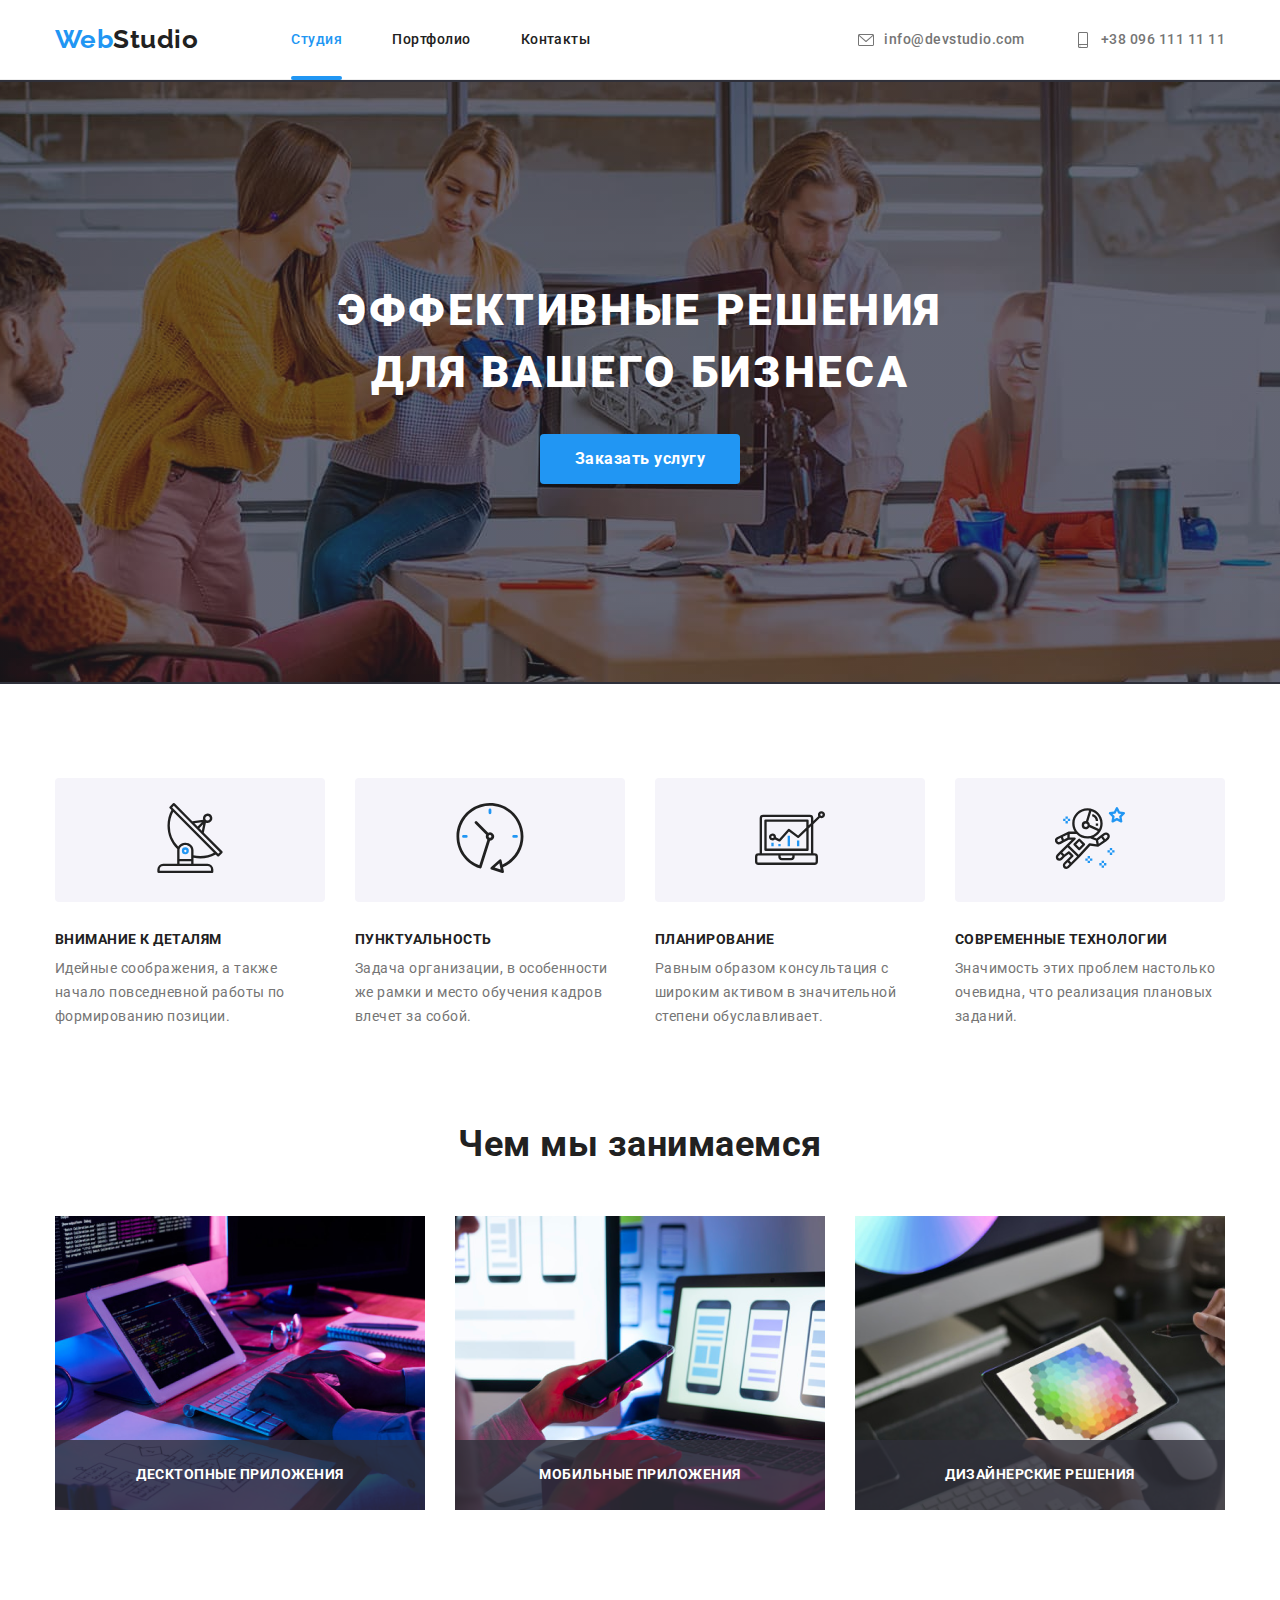
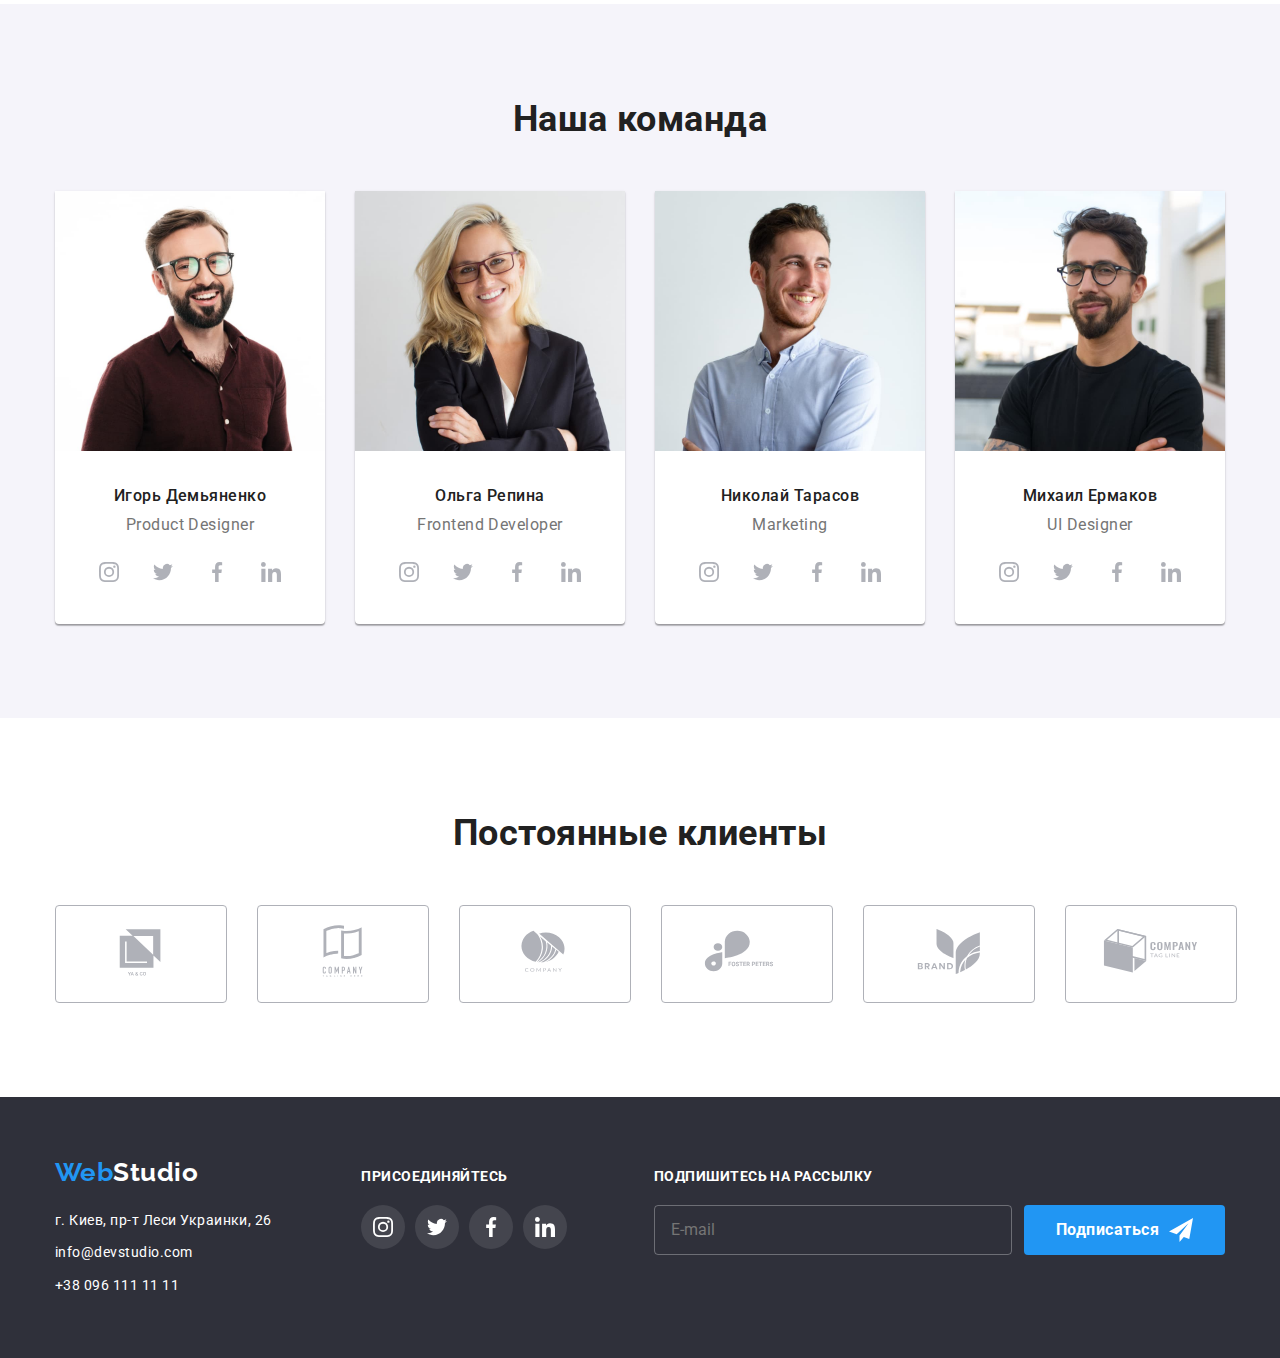
==== commit 7ead401f: "bem+scss" ====
--- a/index.html
+++ b/index.html
@@ -10,6 +10,7 @@
         rel="stylesheet">
     <link rel="stylesheet" href="https://cdnjs.cloudflare.com/ajax/libs/modern-normalize/1.1.0/modern-normalize.min.css">
     <link rel="stylesheet" href="./css/styles.css">
+    <link rel="stylesheet" href="./css/main.css">
 </head>
 
 <body class="body">
--- a/css/styles.css
+++ b/css/styles.css
@@ -9,38 +9,66 @@
   --logo-color: #afb1b8;
   --transition-prop: 250ms cubic-bezier(0.4, 0, 0.2, 1);
   --input-color: #000000;
+  --header-line-color: #eeeeee;
+  --footer-input-color: rgba(255, 255, 255, 0.3);
+  --modal-input-color: rgba(33, 33, 33, 0.2);
+  --projects-overlay-bg-color: rgba(33, 150, 243, 0.9);
 }
 
-.body {
+/* .body {
   background-color: var(--white-color);
   color: var(--main-text-color);
   font-family: "Roboto", sans-serif;
   letter-spacing: 0.03em;
-}
-
-ul {
+} */
+
+/* ul {
   padding: 0;
   margin: 0;
   list-style: none;
-}
-
-h1,
+} */
+
+/* h1,
 h2,
 h3,
 p {
   padding: 0;
   margin: 0;
-}
-
-.container {
+} */
+
+/* .container {
   width: 1200px;
   margin: 0 auto;
   padding: 0 15px;
-}
+} */
+
+/* .title {
+  margin-bottom: 50px;
+
+  color: var(--title-text-color);
+  font-weight: 700;
+  font-size: 36px;
+  line-height: 1.2;
+  text-align: center;
+} */
+
+/* .hidden__title {
+  position: absolute;
+  width: 1px;
+  height: 1px;
+  margin: -1px;
+  border: 0;
+  padding: 0;
+
+  white-space: nowrap;
+  clip-path: inset(100%);
+  clip: rect(0 0 0 0);
+  overflow: hidden;
+} */
 
 /* Логотип */
 
-.logo {
+/* .logo {
   margin-right: 93px;
 
   color: var(--accent-color);
@@ -49,33 +77,47 @@
   font-size: 26px;
   line-height: 1.2;
   text-decoration: none;
-}
-
-.header-studio {
+} */
+
+/* .logo__part {
   color: var(--title-text-color);
-}
+} */
+
+/* .button--primary {
+  min-width: 200px;
+  border-radius: 4px;
+  padding: 10px 32px;
+  border: none;
+
+  background-color: var(--accent-color);
+  color: var(--white-color);
+
+  font-family: inherit;
+  font-weight: 700;
+  font-size: 16px;
+  line-height: 1.875;
+  letter-spacing: 0.03em;
+
+  cursor: pointer;
+  transition: box-shadow var(--transition-prop);
+} */
 
 /* Навигация */
 
-.main-nav {
+/* .header__content {
   display: flex;
   align-items: center;
-}
-
-.site-nav {
-  display: flex;
-}
-
-.contacts-list {
-  display: flex;
-  margin-left: auto;
-}
-
-.site-nav-item:not(:last-child) {
+} */
+
+/* .navigation {
+  display: flex;
+} */
+
+/* .navigation__item:not(:last-child) {
   margin-right: 50px;
-}
-
-.nav-link {
+} */
+
+/* .navigation__link {
   position: relative;
   display: block;
   padding: 32px 0;
@@ -87,9 +129,9 @@
   text-decoration: none;
 
   transition: color var(--transition-prop);
-}
-
-.current::after {
+} */
+/* 
+.navigation__link--current::after {
   content: "";
   display: block;
   position: absolute;
@@ -99,15 +141,24 @@
   height: 4px;
   background-color: var(--accent-color);
   border-radius: 2px;
-}
-
-.nav-link:hover,
-.nav-link:focus,
-.nav-link.current {
+} */
+
+/* .navigation__link:hover,
+.navigation__link:focus,
+.navigation__link.current {
   color: var(--accent-color);
-}
-
-.contact-link {
+} */
+
+/* .contacts {
+  display: flex;
+  margin-left: auto;
+} */
+
+/* .contacts__item:not(:last-child) {
+  margin-right: 50px;
+} */
+
+/* .contacts__item .contacts__link {
   display: flex;
   align-items: center;
 
@@ -118,26 +169,26 @@
   text-decoration: none;
 
   transition: color var(--transition-prop);
-}
-
-.contact-icon {
+} */
+
+/* .contacs__icon {
   margin-right: 10px;
 
   fill: currentColor;
-}
-
-.contact-link:hover,
-.contact-link:focus {
+} */
+
+/* .contacts__link:hover,
+.contacts__link:focus {
   color: var(--accent-color);
-}
-
-.header-line {
-  border-bottom: 1px solid #eeeeee;
-}
+} */
+
+/* .header {
+  border-bottom: 1px solid var(--header-line-color);
+} */
 
 /* Герой */
 
-.hero-section {
+/* .hero {
   max-width: 1600px;
   margin: 0 auto;
   padding: 200px 0;
@@ -153,9 +204,9 @@
   background-position: center;
   background-color: var(--background-grey);
   text-align: center;
-}
-
-.hero-title {
+} */
+
+/* .hero__title {
   margin-bottom: 30px;
 
   color: var(--white-color);
@@ -164,65 +215,32 @@
   font-size: 44px;
   line-height: 1.4;
   text-transform: uppercase;
-}
-
-.primary-button {
-  min-width: 200px;
-  border-radius: 4px;
-  padding: 10px 32px;
-  border: none;
-
-  background-color: var(--accent-color);
-  color: var(--white-color);
-
-  font-family: inherit;
-  font-weight: 700;
-  font-size: 16px;
-  line-height: 1.875;
-  letter-spacing: 0.03em;
-
-  cursor: pointer;
-  transition: box-shadow var(--transition-prop);
-}
+} */
 
 /* Описание и наша команда */
 
-.description-section {
+/* .description {
   padding: 94px 0 47px;
-}
-
-.hidden-title {
-  position: absolute;
-  width: 1px;
-  height: 1px;
-  margin: -1px;
-  border: 0;
-  padding: 0;
-
-  white-space: nowrap;
-  clip-path: inset(100%);
-  clip: rect(0 0 0 0);
-  overflow: hidden;
-}
-
-.description-list {
+} */
+
+/* .description__list {
   display: flex;
   justify-content: space-between;
-}
-
-.description-item {
+} */
+
+/* .description__item {
   width: 270px;
-}
-
-.description-image {
+} */
+
+/* .description__image {
   padding: 25px 100px;
   margin-bottom: 30px;
   border-radius: 4px;
 
   background-color: var(--team-section-background);
-}
-
-.description-title {
+} */
+
+/* .description__subtitle {
   margin-bottom: 10px;
 
   color: var(--title-text-color);
@@ -230,53 +248,43 @@
   font-size: 14px;
   line-height: 1.1;
   text-transform: uppercase;
-}
-
-.description-text {
+} */
+
+/* .description__text {
   font-size: 14px;
   line-height: 1.7;
-}
-
-.about-section {
+} */
+
+/* .about {
   padding: 47px 0 94px;
-}
-
-.main-title {
-  margin-bottom: 50px;
-
-  color: var(--title-text-color);
-  font-weight: 700;
-  font-size: 36px;
-  line-height: 1.2;
-  text-align: center;
-}
-
-.work-list {
+} */
+
+/* .about__list {
   display: flex;
   justify-content: space-between;
-}
-
-.work-item {
+} */
+
+/* .about__item {
   position: relative;
   max-width: 100%;
   height: auto;
   display: block;
-}
-
-.work-img {
+} */
+
+/* .about__image {
   display: block;
-}
-
-.work-img-over {
+} */
+
+/* .about__overlay {
   position: absolute;
   left: 0;
   bottom: 0;
   width: 100%;
   padding: 27px 0;
   background-color: rgba(47, 48, 58, 0.8);
-}
-
-.work-descr {
+} */
+
+/* .about__text {
   font-size: 14px;
   font-weight: 700;
   line-height: 1.14;
@@ -284,60 +292,60 @@
   text-transform: uppercase;
 
   color: var(--white-color);
-}
-
-.team-section {
+} */
+
+/* .team {
   padding: 94px 0;
 
   background-color: var(--team-section-background);
-}
-
-.team-list {
+} */
+
+/* .team__list {
   display: flex;
   text-align: center;
-}
-
-.team-item {
+} */
+
+/* .team__item {
   background-color: var(--white-color);
   border-radius: 0px 0px 4px 4px;
   box-shadow: 0px 1px 3px rgba(0, 0, 0, 0.12), 0px 1px 1px rgba(0, 0, 0, 0.14),
     0px 2px 1px rgba(0, 0, 0, 0.2);
-}
-
-.team-item:not(:last-child) {
+} */
+
+/* .team__item:not(:last-child) {
   margin-right: 30px;
-}
-
-.team-subtitle {
+} */
+
+/* .team__subtitle {
   padding: 30px 0;
-}
-
-.team-name {
+} */
+
+/* .team__name {
   margin-bottom: 10px;
 
   color: var(--title-text-color);
   font-weight: 500;
   font-size: 16px;
   line-height: 1.2;
-}
-
-.team-position {
+} */
+
+/* .team__position {
   margin-bottom: 16px;
 
   font-size: 16px;
   line-height: 1.2;
-}
-
-.social-list {
+} */
+
+/* .social {
   display: flex;
   justify-content: center;
-}
-
-.link-item {
+} */
+
+/* .social__item {
   margin-right: 10px;
-}
-
-.social-link {
+} */
+
+/* .social__link {
   width: 44px;
   height: 44px;
   border-radius: 50%;
@@ -349,79 +357,81 @@
 
   transition: background-color var(--transition-prop),
     fill var(--transition-prop);
-}
-
-.team-item .social-link:hover,
-.team-item .social-link:focus {
+} */
+
+/* .team__item .social__link:hover,
+.team__item .social__link:focus {
   background-color: var(--accent-color);
   fill: var(--white-color);
-}
+} */
 
 /* Постоянные клиенты */
 
-.clients-section {
+/* .clients {
   padding: 94px 0;
-}
-
-.clients-list {
-  display: flex;
-}
-
-.clients-item {
+} */
+
+/* .clients__list {
+  display: flex;
+} */
+
+/* .clients__item {
   margin-right: 30px;
-}
-
-.client-box {
+} */
+
+/* .client__link {
   display: block;
   padding: 16px 32px;
   border: 1px solid;
-  border-color: #afb1b8;
+  border-color: var(--logo-color);
   border-radius: 4px;
 
   fill: var(--logo-color);
 
   transition: fill var(--transition-prop), border-color var(--transition-prop);
-}
-
-.client-box:hover,
-.client-box:focus {
+} */
+
+/* .client__link:hover,
+.client__link:focus {
   fill: var(--accent-color);
   border-color: var(--accent-color);
-}
+} */
 
 /* Футер */
-.footer-section {
+/* .footer {
   padding: 60px 0;
 
   background-color: var(--background-grey);
-}
-
-.footer-section .container {
-  display: flex;
-}
-
-.footer-info {
+} */
+
+/* .footer .container {
+  display: flex;
+} */
+
+/* .footer__info {
   margin-right: 70px;
-}
-
-.footer-logo {
+} */
+
+/* .footer__logo {
   margin-bottom: 20px;
-}
-
-.footer-studio {
+} */
+
+/* .footer .logo__part {
   color: var(--white-color);
-}
-
-.address-list {
+} */
+
+/* .footer__item {
   margin-bottom: 9px;
-}
-
-.footer-section a {
+} */
+
+/* .footer a {
   text-decoration: none;
   font-style: normal;
-}
-
-.address-link {
+} */
+
+/* .footer__link {
+  text-decoration: none;
+  font-style: normal;
   color: var(--address-link-color);
   font-family: inherit;
   font-size: 14px;
@@ -429,27 +439,22 @@
   text-decoration: none;
 
   transition: color var(--transition-prop);
-}
-
-.address-link:hover,
-.address-link:focus {
+} */
+
+/* .footer__link:hover,
+.footer__link:focus {
   color: var(--accent-color);
-}
-
-.address-link.map {
+} */
+
+/* .footer__link.footer__map {
   color: var(--white-color);
-}
-
-.subscribe {
-  margin-left: auto;
+} */
+
+/* .footer__join {
   margin-top: 12px;
-}
-
-.join {
-  margin-top: 12px;
-}
-
-.footer-title {
+} */
+
+/* .footer__title {
   margin-bottom: 20px;
 
   font-weight: 700;
@@ -457,34 +462,39 @@
   line-height: 1.1;
   text-transform: uppercase;
   color: var(--white-color);
-}
-
-.footer-section .social-link {
+} */
+
+/* .footer .social__link {
   background-color: rgba(255, 255, 255, 0.1);
   fill: var(--white-color);
 
   transition: background-color var(--transition-prop);
-}
-
-.footer-section .social-link:hover,
-.footer-section .social-link:focus {
+} */
+
+/* .footer .social__link:hover,
+.footer .social__link:focus {
   background-color: var(--accent-color);
-}
-
-.subscribe-form {
-  display: flex;
-}
-
-.subscribe-form .primary-button {
+} */
+
+/* .footer__subscribe {
+  margin-left: auto;
+  margin-top: 12px;
+} */
+
+/* .footer__form {
+  display: flex;
+} */
+
+/* .footer__form .button--primary {
   display: flex;
   align-items: center;
-}
-
-.icon-send {
+} */
+
+/* .footer__icon {
   margin-left: 10px;
-}
-
-.subscribe-field {
+} */
+
+/* .footer__input {
   display: inline-block;
   min-width: 358px;
   margin-right: 12px;
@@ -495,12 +505,12 @@
   outline-style: none;
 
   background-color: transparent;
-  color: rgba(255, 255, 255, 0.3);
-}
+  color: var(--footer-input-color);
+} */
 
 /* Модальное окно */
 
-.backdrop {
+/* .backdrop {
   position: fixed;
   top: 0;
   left: 0;
@@ -511,18 +521,18 @@
   align-items: center;
   background-color: rgba(0, 0, 0, 0.2);
   transition: opacity 300ms ease-in-out;
-}
-
-.is-hidden {
+} */
+
+/* .is-hidden {
   opacity: 0;
   pointer-events: none;
-}
-
-.backdrop.is-hidden .modal {
+} */
+
+/* .backdrop.is-hidden .modal {
   transform: scale(0.7);
-}
-
-.modal {
+} */
+
+/* .modal {
   padding: 40px;
   min-width: 528px;
   min-height: 581px;
@@ -533,9 +543,9 @@
   transition: transform 300ms ease-in-out;
 
   background-color: var(--white-color);
-}
-
-.modal-title {
+} */
+
+/* .modal__title {
   margin-bottom: 12px;
 
   font-weight: 700;
@@ -545,9 +555,9 @@
   letter-spacing: 0.03em;
 
   color: var(--title-text-color);
-}
-
-.close-border {
+} */
+
+/* .modal__close {
   position: absolute;
   top: 8px;
   right: 8px;
@@ -564,20 +574,20 @@
 
   cursor: pointer;
   transition: fill var(--transition-prop);
-}
-
-.close-border:hover,
-.close-border:focus {
+} */
+
+/* .modal__close:hover,
+.modal__close:focus {
   fill: var(--accent-color);
-}
-
-.input-field {
+} */
+
+/* .feedback__field {
   display: flex;
   flex-direction: column;
   margin-bottom: 10px;
-}
-
-.input-name {
+} */
+
+/* .feedback__label {
   position: relative;
   display: flex;
   flex-direction: column;
@@ -587,91 +597,91 @@
   font-size: 12px;
   line-height: 1.2;
   letter-spacing: 0.01em;
-}
-
-.input-group-absolute {
+} */
+
+/* .feedback__group-absolute {
   position: relative;
-}
-
-.modal-icon {
+} */
+
+/* .feedback__icon {
   position: absolute;
   top: 50%;
   left: 12px;
   transform: translateY(-50%);
   transition: fill var(--transition-prop);
-}
-
-.input-retangle {
+} */
+
+/* .feedback__input {
   width: 100%;
   padding: 11px 12px 11px 42px;
-  border: 1px solid rgba(33, 33, 33, 0.2);
+  border: 1px solid var(--modal-input-color);
   outline: none;
   border-radius: 4px;
 
   color: var(--input-color);
 
   transition: border var(--transition-prop);
-}
-
-.input-retangle:focus {
+} */
+
+/* .feedback__input:focus {
   border: 1px solid var(--accent-color);
-}
-
-.input-retangle:focus + .modal-icon {
+} */
+
+/* .feedback__input:focus + .feedback__icon {
   fill: var(--accent-color);
-}
-
-.textarea-field {
+} */
+
+/* .feedback__textarea {
   display: flex;
   flex-direction: column;
   margin-bottom: 20px;
-}
-
-.textarea-name {
+} */
+
+/* .feedback__field {
   margin-bottom: 4px;
 
   font-size: 12px;
   line-height: 1.2;
   letter-spacing: 0.01em;
-}
-
-.textarea-field .comment-area::placeholder {
+} */
+
+/* .feedback__textarea .feedback__comment::placeholder {
   font-size: 12px;
   line-height: 1.17;
   letter-spacing: 0.01em;
 
   color: rgba(117, 117, 117, 0.5);
-}
-
-.comment-area {
+} */
+
+/* .feedback__comment {
   min-height: 120px;
   padding: 12px 16px;
   resize: none;
-  border: 1px solid rgba(33, 33, 33, 0.2);
+  border: 1px solid var(--modal-input-color);
   border-radius: 4px;
   outline: none;
   color: var(--input-color);
 
   transition: border var(--transition-prop);
-}
-
-.comment-area:focus {
+} */
+
+/* .feedback__comment:focus {
   border: 1px solid var(--accent-color);
-}
-
-.agreement-field {
+} */
+
+/* .agreement {
   display: flex;
   align-items: center;
   justify-content: center;
   margin-bottom: 30px;
-}
-
-.checkbox {
+} */
+
+/* .agreement__checkbox {
   appearance: none;
   position: absolute;
-}
-
-.checkbox-icon {
+} */
+
+/* .agreement__icon {
   display: inline-block;
   margin-right: 8px;
   width: 16px;
@@ -681,9 +691,9 @@
   transition: background-color var(--transition-prop),
     background-image var(--transition-prop);
   cursor: pointer;
-}
-
-.checkbox:checked + .checkbox-icon {
+} */
+
+/* .agreement__checkbox:checked + .agreement__icon {
   padding: 4px 3px;
   background-image: url(../images/mark.svg);
   background-color: var(--accent-color);
@@ -691,9 +701,9 @@
   background-repeat: no-repeat;
 
   border: none;
-}
-
-.agreement-text {
+} */
+
+/* .agreement__label {
   display: flex;
   align-items: center;
   margin-right: 3px;
@@ -701,42 +711,42 @@
   font-size: 14px;
   line-height: 1.71;
   letter-spacing: 0.03em;
-}
-
-.agreement-link {
+} */
+
+/* .agreement__link {
   color: var(--accent-color);
   font-size: 14px;
   line-height: 1.71;
   letter-spacing: 0.03em;
   text-decoration-skip-ink: none;
-}
-
-.feedback-form .primary-button {
+} */
+
+/* .feedback .button--primary {
   display: block;
   margin: 0 auto;
-}
-
-.feedback-form .primary-button:hover {
+} */
+
+/* .feedback .button--primary:hover {
   box-shadow: 0px 4px 4px rgba(0, 0, 0, 0.15);
-}
+} */
 
 /* Портфолио */
 
-.projects-section {
+/* .projects {
   padding: 94px 0;
-}
-
-.buttons-list {
+} */
+
+/* .buttons {
   display: flex;
   justify-content: center;
   margin-bottom: 50px;
-}
-
-.button-item:not(:last-child) {
+} */
+
+/* .buttons__item:not(:last-child) {
   margin-right: 8px;
-}
-
-.secondary-button {
+} */
+
+/* .buttons__secondary {
   padding: 6px 22px;
 
   background-color: var(--team-section-background);
@@ -752,48 +762,48 @@
 
   transition: background-color var(--transition-prop),
     color var(--transition-prop), box-shadow var(--transition-prop);
-}
-
-.secondary-button:hover,
-.secondary-button:focus {
+} */
+
+/* .buttons__secondary:hover,
+.buttons__secondary:focus {
   background-color: var(--accent-color);
   color: var(--white-color);
   box-shadow: 0px 3px 1px rgba(0, 0, 0, 0.1), 0px 1px 2px rgba(0, 0, 0, 0.08),
     0px 2px 2px rgba(0, 0, 0, 0.12);
-}
-
-.projects-list {
+} */
+
+/* .projects__list {
   display: flex;
   flex-wrap: wrap;
-}
-
-.project-card {
+} */
+
+/* .projects__item {
   margin: 0 30px 30px 0;
 
   border-radius: 0px 0px 4px 4px;
 
   transition: box-shadow var(--transition-prop);
-}
-
-.project-card:hover,
-.project-card:focus {
+} */
+
+/* .projects__item:hover,
+.projects__item:focus {
   box-shadow: 0px 1px 3px rgba(0, 0, 0, 0.12), 0px 1px 1px rgba(0, 0, 0, 0.14),
     0px 2px 1px rgba(0, 0, 0, 0.2);
-}
-
-.project-card:nth-child(3n) {
+} */
+
+/* .projects__item:nth-child(3n) {
   margin-right: 0;
-}
-
-.project-card:nth-last-child(-n + 3) {
+} */
+
+/* .projects__item:nth-last-child(-n + 3) {
   margin-bottom: 0;
-}
-
-.projects-list a {
+} */
+
+/* .projects__list a {
   text-decoration: none;
-}
-
-.project-title {
+} */
+
+/* .projects__title {
   margin: 0 0 4px 0;
 
   color: var(--title-text-color);
@@ -801,47 +811,47 @@
   font-size: 18px;
   line-height: 2;
   letter-spacing: 0.06em;
-}
-
-.project-description {
+} */
+
+/* .projects__type {
   color: var(--main-text-color);
   line-height: 1.9;
-}
-
-.image-overlay {
+} */
+
+/* .projects__image {
   position: relative;
   overflow: hidden;
-}
-
-.card-image {
+} */
+
+/* .projects__thumb {
   display: block;
-}
-
-.card-over {
+} */
+
+/* .projects__overlay {
   position: absolute;
   left: 0;
   top: 0;
   width: 100%;
   height: 100%;
   padding: 63px 24px;
-  background-color: rgba(33, 150, 243, 0.9);
+  background-color: var(--projects-overlay-bg-color);
   transform: translateY(100%);
   transition: transform var(--transition-prop);
-}
-
-.card-image-text {
+} */
+
+/* .projects__text {
   font-weight: 400;
   font-size: 18px;
   line-height: 1.56;
 
   color: var(--white-color);
-}
-
-.project-card:hover .card-over {
+} */
+
+.projects__item:hover .projects__overlay {
   transform: translateY(0);
 }
 
-.card-border {
-  border: 1px solid #eeeeee;
+.projects__subtitle {
+  border: 1px solid var(--header-line-color);
   padding: 20px 24px;
 }
--- a/css/main.css
+++ b/css/main.css
@@ -0,0 +1,745 @@
+.body {
+  background-color: #ffffff;
+  color: #757575;
+  font-family: "Roboto", sans-serif;
+  letter-spacing: 0.03em;
+}
+
+ul {
+  padding: 0;
+  margin: 0;
+  list-style: none;
+}
+
+h1,
+h2,
+h3,
+p {
+  padding: 0;
+  margin: 0;
+}
+
+.container {
+  width: 1200px;
+  margin: 0 auto;
+  padding: 0 15px;
+}
+
+.title {
+  margin-bottom: 50px;
+  color: #212121;
+  font-weight: 700;
+  font-size: 36px;
+  line-height: 1.2;
+  text-align: center;
+}
+
+.hidden__title {
+  position: absolute;
+  width: 1px;
+  height: 1px;
+  margin: -1px;
+  border: 0;
+  padding: 0;
+  white-space: nowrap;
+  clip-path: inset(100%);
+  clip: rect(0 0 0 0);
+  overflow: hidden;
+}
+
+.logo {
+  margin-right: 93px;
+  color: #2196f3;
+  font-family: "Raleway", sans-serif;
+  font-weight: 700;
+  font-size: 26px;
+  line-height: 1.2;
+  text-decoration: none;
+}
+
+.logo__part {
+  color: #212121;
+}
+
+.button--primary {
+  min-width: 200px;
+  border-radius: 4px;
+  padding: 10px 32px;
+  border: none;
+  background-color: #2196f3;
+  color: #ffffff;
+  font-family: inherit;
+  font-weight: 700;
+  font-size: 16px;
+  line-height: 1.875;
+  letter-spacing: 0.03em;
+  cursor: pointer;
+  transition: box-shadow 250ms cubic-bezier(0.4, 0, 0.2, 1);
+}
+
+.social {
+  display: flex;
+  justify-content: center;
+}
+
+.social__item {
+  margin-right: 10px;
+}
+
+.social__link {
+  width: 44px;
+  height: 44px;
+  border-radius: 50%;
+  justify-content: center;
+  display: block;
+  padding: 12px 12px;
+  fill: #afb1b8;
+  transition: background-color 250ms cubic-bezier(0.4, 0, 0.2, 1), fill 250ms cubic-bezier(0.4, 0, 0.2, 1);
+}
+
+.social__link:hover, .social__link:focus {
+  background-color: #2196f3;
+  fill: #ffffff;
+}
+
+.header {
+  border-bottom: 1px solid #eeeeee;
+}
+
+.header__content {
+  display: flex;
+  align-items: center;
+}
+
+.navigation {
+  display: flex;
+}
+
+.navigation__item:not(:last-child) {
+  margin-right: 50px;
+}
+
+.navigation__link {
+  position: relative;
+  display: block;
+  padding: 32px 0;
+  color: #212121;
+  font-weight: 500;
+  font-size: 14px;
+  line-height: 1.1;
+  text-decoration: none;
+  transition: color 250ms cubic-bezier(0.4, 0, 0.2, 1);
+}
+
+.navigation__link:hover {
+  color: #2196f3;
+}
+
+.navigation__link--current::after {
+  content: "";
+  display: block;
+  position: absolute;
+  bottom: -1px;
+  left: 0;
+  width: 100%;
+  height: 4px;
+  background-color: #2196f3;
+  border-radius: 2px;
+}
+
+.navigation__link.navigation__link--current {
+  color: #2196f3;
+}
+
+.contacts {
+  display: flex;
+  margin-left: auto;
+}
+
+.contacts__item:not(:last-child) {
+  margin-right: 50px;
+}
+
+.contacts__link {
+  display: flex;
+  align-items: center;
+  color: #757575;
+  font-weight: 500;
+  font-size: 14px;
+  line-height: 1.1;
+  text-decoration: none;
+  transition: color 250ms cubic-bezier(0.4, 0, 0.2, 1);
+}
+
+.contacts__link:hover, .contacts__link:focus {
+  color: #2196f3;
+}
+
+.contacs__icon {
+  margin-right: 10px;
+  fill: currentColor;
+}
+
+.hero {
+  max-width: 1600px;
+  margin: 0 auto;
+  padding: 200px 0;
+  background-color: #2f303a;
+  background-image: linear-gradient(to right, rgba(47, 48, 58, 0.4), rgba(47, 48, 58, 0.4)), url(../../images/bgi-hero.jpg);
+  background-repeat: no-repeat;
+  background-position: center;
+  text-align: center;
+}
+
+.hero__title {
+  margin-bottom: 30px;
+  color: #ffffff;
+  letter-spacing: 0.06em;
+  font-weight: 900;
+  font-size: 44px;
+  line-height: 1.4;
+  text-transform: uppercase;
+}
+
+.description {
+  padding: 94px 0 47px;
+}
+
+.description__list {
+  display: flex;
+  justify-content: space-between;
+}
+
+.description__item {
+  width: 270px;
+}
+
+.description__image {
+  padding: 25px 100px;
+  margin-bottom: 30px;
+  border-radius: 4px;
+  background-color: #f5f4fa;
+}
+
+.description__subtitle {
+  margin-bottom: 10px;
+  color: #212121;
+  font-weight: 700;
+  font-size: 14px;
+  line-height: 1.1;
+  text-transform: uppercase;
+}
+
+.description__text {
+  font-size: 14px;
+  line-height: 1.7;
+}
+
+.about {
+  padding: 47px 0 94px;
+}
+
+.about__list {
+  display: flex;
+  justify-content: space-between;
+}
+
+.about__item {
+  position: relative;
+  max-width: 100%;
+  height: auto;
+  display: block;
+}
+
+.about__image {
+  display: block;
+}
+
+.about__overlay {
+  position: absolute;
+  left: 0;
+  bottom: 0;
+  width: 100%;
+  padding: 27px 0;
+  background-color: rgba(47, 48, 58, 0.8);
+}
+
+.about__text {
+  font-size: 14px;
+  font-weight: 700;
+  line-height: 1.14;
+  text-align: center;
+  text-transform: uppercase;
+  color: #ffffff;
+}
+
+.team {
+  padding: 94px 0;
+  background-color: #f5f4fa;
+}
+
+.team__list {
+  display: flex;
+  text-align: center;
+}
+
+.team__item {
+  background-color: #ffffff;
+  border-radius: 0px 0px 4px 4px;
+  box-shadow: 0px 1px 3px rgba(0, 0, 0, 0.12), 0px 1px 1px rgba(0, 0, 0, 0.14), 0px 2px 1px rgba(0, 0, 0, 0.2);
+}
+
+.team__item:not(:last-child) {
+  margin-right: 30px;
+}
+
+.team__subtitle {
+  padding: 30px 0;
+}
+
+.team__name {
+  margin-bottom: 10px;
+  color: #212121;
+  font-weight: 500;
+  font-size: 16px;
+  line-height: 1.2;
+}
+
+.team__position {
+  margin-bottom: 16px;
+  font-size: 16px;
+  line-height: 1.2;
+}
+
+.clients {
+  padding: 94px 0;
+}
+
+.clients__list {
+  display: flex;
+}
+
+.clients__item {
+  margin-right: 30px;
+}
+
+.client__link {
+  display: block;
+  padding: 16px 32px;
+  border: 1px solid;
+  border-color: #afb1b8;
+  border-radius: 4px;
+  fill: #afb1b8;
+  transition: fill 250ms cubic-bezier(0.4, 0, 0.2, 1), border-color 250ms cubic-bezier(0.4, 0, 0.2, 1);
+}
+
+.client__link:hover, .client__link:focus {
+  fill: #2196f3;
+  border-color: #2196f3;
+}
+
+.footer {
+  padding: 60px 0;
+  background-color: #2f303a;
+}
+
+.footer .container {
+  display: flex;
+}
+
+.footer__info {
+  margin-right: 70px;
+}
+
+.footer__logo {
+  margin-bottom: 20px;
+}
+
+.footer .logo__part {
+  color: #ffffff;
+}
+
+.footer__item {
+  margin-bottom: 9px;
+}
+
+.footer__link {
+  text-decoration: none;
+  font-style: normal;
+  color: white;
+  font-family: inherit;
+  font-size: 14px;
+  line-height: 1.7;
+  transition: color 250ms cubic-bezier(0.4, 0, 0.2, 1);
+}
+
+.footer__link:hover, .footer__link:focus {
+  color: #2196f3;
+}
+
+.footer__link.footer__map {
+  color: #ffffff;
+}
+
+.footer__join {
+  margin-top: 12px;
+}
+
+.footer__title {
+  margin-bottom: 20px;
+  font-weight: 700;
+  font-size: 14px;
+  line-height: 1.1;
+  text-transform: uppercase;
+  color: #ffffff;
+}
+
+.footer .social__link {
+  background-color: rgba(255, 255, 255, 0.1);
+  fill: #ffffff;
+}
+
+.footer .social__link:hover, .footer .social__link:focus {
+  background-color: var(--accent-color);
+}
+
+.footer__subscribe {
+  margin-left: auto;
+  margin-top: 12px;
+}
+
+.footer__form {
+  display: flex;
+}
+
+.footer__form .button--primary {
+  display: flex;
+  align-items: center;
+}
+
+.footer__icon {
+  margin-left: 10px;
+}
+
+.footer__input {
+  display: inline-block;
+  min-width: 358px;
+  margin-right: 12px;
+  padding: 15px 16px;
+  border: 1px solid rgba(255, 255, 255, 0.3);
+  border-radius: 4px;
+  outline-style: none;
+  background-color: transparent;
+  color: rgba(255, 255, 255, 0.3);
+}
+
+.backdrop {
+  position: fixed;
+  top: 0;
+  left: 0;
+  width: 100%;
+  height: 100%;
+  display: flex;
+  justify-content: center;
+  align-items: center;
+  background-color: rgba(0, 0, 0, 0.2);
+  transition: opacity 300ms ease-in-out;
+}
+
+.is-hidden {
+  opacity: 0;
+  pointer-events: none;
+}
+
+.backdrop.is-hidden .modal {
+  transform: scale(0.7);
+}
+
+.modal {
+  padding: 40px;
+  min-width: 528px;
+  min-height: 581px;
+  position: relative;
+  box-shadow: 0px 1px 3px rgba(0, 0, 0, 0.12), 0px 1px 1px rgba(0, 0, 0, 0.14), 0px 2px 1px rgba(0, 0, 0, 0.2);
+  border-radius: 4px;
+  transition: transform 300ms ease-in-out;
+  background-color: #ffffff;
+}
+
+.modal__title {
+  margin-bottom: 12px;
+  font-weight: 700;
+  font-size: 20px;
+  line-height: 1.15;
+  text-align: center;
+  letter-spacing: 0.03em;
+  color: #212121;
+}
+
+.modal__close {
+  position: absolute;
+  top: 8px;
+  right: 8px;
+  display: flex;
+  width: 30px;
+  height: 30px;
+  border-radius: 50%;
+  justify-content: center;
+  align-items: center;
+  border: 1px solid rgba(0, 0, 0, 0.1);
+  background-color: #ffffff;
+  cursor: pointer;
+  transition: fill 250ms cubic-bezier(0.4, 0, 0.2, 1);
+}
+
+.modal__close:hover, .modal__close:focus {
+  fill: #2196f3;
+}
+
+.feedback__field {
+  display: flex;
+  flex-direction: column;
+  margin-bottom: 10px;
+}
+
+.feedback__label {
+  position: relative;
+  display: flex;
+  flex-direction: column;
+  margin-bottom: 4px;
+  font-size: 12px;
+  line-height: 1.2;
+  letter-spacing: 0.01em;
+}
+
+.feedback__group-absolute {
+  position: relative;
+}
+
+.feedback__icon {
+  position: absolute;
+  top: 50%;
+  left: 12px;
+  transform: translateY(-50%);
+  transition: fill 250ms cubic-bezier(0.4, 0, 0.2, 1);
+}
+
+.feedback__input {
+  width: 100%;
+  padding: 11px 12px 11px 42px;
+  border: 1px solid rgba(33, 33, 33, 0.2);
+  outline: none;
+  border-radius: 4px;
+  color: #000000;
+  transition: border 250ms cubic-bezier(0.4, 0, 0.2, 1);
+}
+
+.feedback__input:focus {
+  border: 1px solid #2196f3;
+}
+
+.feedback__input:focus + .feedback__icon {
+  fill: #2196f3;
+}
+
+.feedback__textarea {
+  display: flex;
+  flex-direction: column;
+  margin-bottom: 20px;
+}
+
+.feedback__field {
+  margin-bottom: 4px;
+  font-size: 12px;
+  line-height: 1.2;
+  letter-spacing: 0.01em;
+}
+
+.feedback__textarea .feedback__comment::placeholder {
+  font-size: 12px;
+  line-height: 1.17;
+  letter-spacing: 0.01em;
+  color: rgba(117, 117, 117, 0.5);
+}
+
+.feedback__comment {
+  min-height: 120px;
+  padding: 12px 16px;
+  resize: none;
+  border: 1px solid rgba(33, 33, 33, 0.2);
+  border-radius: 4px;
+  outline: none;
+  color: #000000;
+  transition: border 250ms cubic-bezier(0.4, 0, 0.2, 1);
+}
+
+.feedback__comment:focus {
+  border: 1px solid #2196f3;
+}
+
+.agreement {
+  display: flex;
+  align-items: center;
+  justify-content: center;
+  margin-bottom: 30px;
+}
+
+.agreement__checkbox {
+  appearance: none;
+  position: absolute;
+}
+
+.agreement__icon {
+  display: inline-block;
+  margin-right: 8px;
+  width: 16px;
+  height: 15px;
+  border: 2px solid #212121;
+  border-radius: 2px;
+  transition: background-color 250ms cubic-bezier(0.4, 0, 0.2, 1), background-image 250ms cubic-bezier(0.4, 0, 0.2, 1);
+  cursor: pointer;
+}
+
+.agreement__checkbox:checked + .agreement__icon {
+  padding: 4px 3px;
+  background-image: url(../../images/mark.svg);
+  background-color: var(--accent-color);
+  background-position: center;
+  background-repeat: no-repeat;
+  border: none;
+}
+
+.agreement__label {
+  display: flex;
+  align-items: center;
+  margin-right: 3px;
+  font-size: 14px;
+  line-height: 1.71;
+  letter-spacing: 0.03em;
+}
+
+.agreement__link {
+  font-size: 14px;
+  line-height: 1.71;
+  letter-spacing: 0.03em;
+  text-decoration-skip-ink: none;
+  color: #2196f3;
+}
+
+.feedback .button--primary {
+  display: block;
+  margin: 0 auto;
+}
+
+.feedback .button--primary:hover {
+  box-shadow: 0px 4px 4px rgba(0, 0, 0, 0.15);
+}
+
+.buttons {
+  display: flex;
+  justify-content: center;
+  margin-bottom: 50px;
+}
+
+.buttons__item:not(:last-child) {
+  margin-right: 8px;
+}
+
+.buttons__secondary {
+  padding: 6px 22px;
+  background-color: #f5f4fa;
+  color: #212121;
+  border-color: transparent;
+  border-radius: 4px;
+  font-family: inherit;
+  font-weight: 500;
+  font-size: 16px;
+  line-height: 1.6;
+  cursor: pointer;
+  transition: background-color 250ms cubic-bezier(0.4, 0, 0.2, 1), color 250ms cubic-bezier(0.4, 0, 0.2, 1), box-shadow 250ms cubic-bezier(0.4, 0, 0.2, 1);
+}
+
+.buttons__secondary:hover, .buttons__secondary:focus {
+  background-color: #2196f3;
+  color: #ffffff;
+  box-shadow: 0px 3px 1px rgba(0, 0, 0, 0.1), 0px 1px 2px rgba(0, 0, 0, 0.08), 0px 2px 2px rgba(0, 0, 0, 0.12);
+}
+
+.projects {
+  padding: 94px 0;
+}
+
+.projects__list {
+  display: flex;
+  flex-wrap: wrap;
+}
+
+.projects__item {
+  margin: 0 30px 30px 0;
+  border-radius: 0px 0px 4px 4px;
+  transition: box-shadow 250ms cubic-bezier(0.4, 0, 0.2, 1);
+}
+
+.projects__item:hover, .projects__item:focus {
+  box-shadow: 0px 1px 3px rgba(0, 0, 0, 0.12), 0px 1px 1px rgba(0, 0, 0, 0.14), 0px 2px 1px rgba(0, 0, 0, 0.2);
+}
+
+.projects__item:nth-child(3n) {
+  margin-right: 0;
+}
+
+.projects__item:nth-last-child(-n + 3) {
+  margin-bottom: 0;
+}
+
+.projects__title {
+  margin: 0 0 4px 0;
+  color: #212121;
+  font-weight: 700;
+  font-size: 18px;
+  line-height: 2;
+  letter-spacing: 0.06em;
+}
+
+.projects__type {
+  color: #757575;
+  line-height: 1.9;
+}
+
+.projects__image {
+  position: relative;
+  overflow: hidden;
+}
+
+.projects__thumb {
+  display: block;
+}
+
+.projects__overlay {
+  position: absolute;
+  left: 0;
+  top: 0;
+  width: 100%;
+  height: 100%;
+  padding: 63px 24px;
+  background-color: rgba(33, 150, 243, 0.9);
+  transform: translateY(100%);
+  transition: transform 250ms cubic-bezier(0.4, 0, 0.2, 1);
+}
+
+.projects__text {
+  font-weight: 400;
+  font-size: 18px;
+  line-height: 1.56;
+  color: #ffffff;
+}
+
+.projects__item:hover .projects__overlay {
+  transform: translateY(0);
+}
+
+.projects__subtitle {
+  border: 1px solid #eeeeee;
+  padding: 20px 24px;
+}
+/*# sourceMappingURL=main.css.map */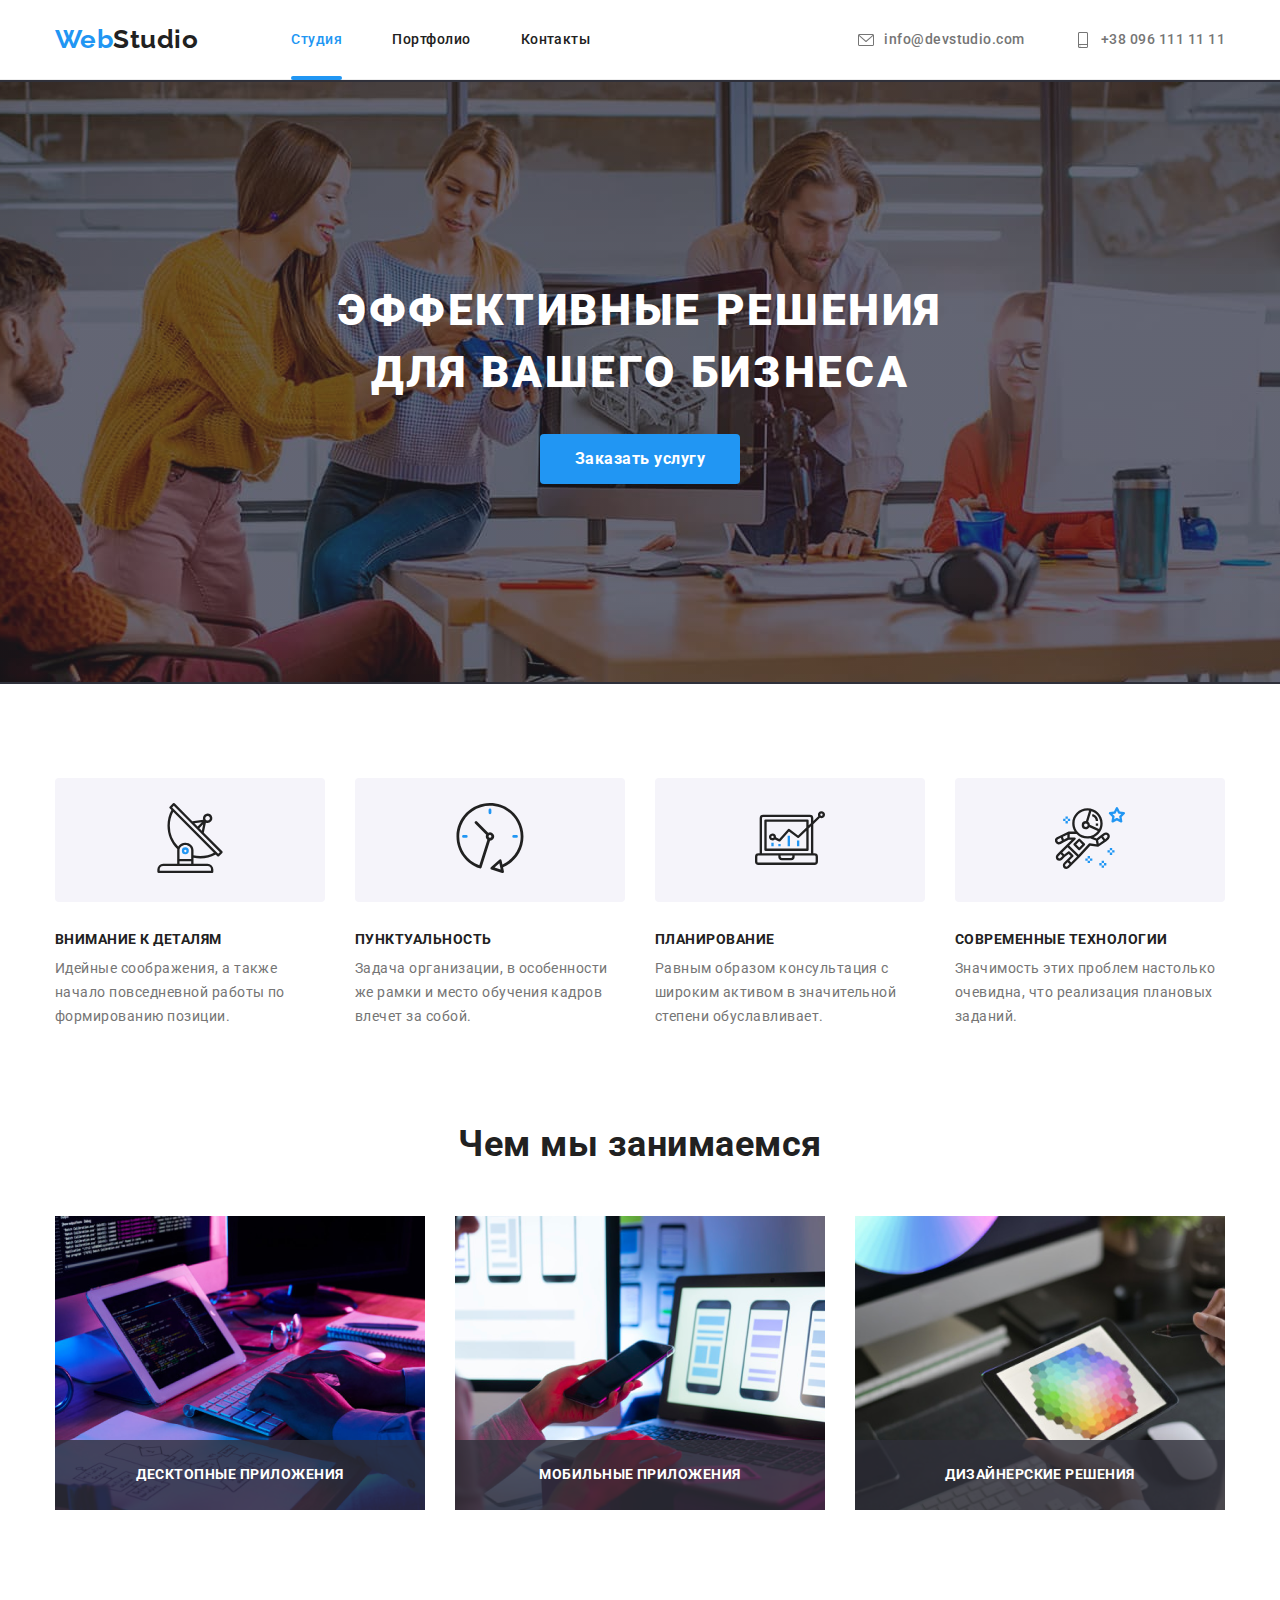
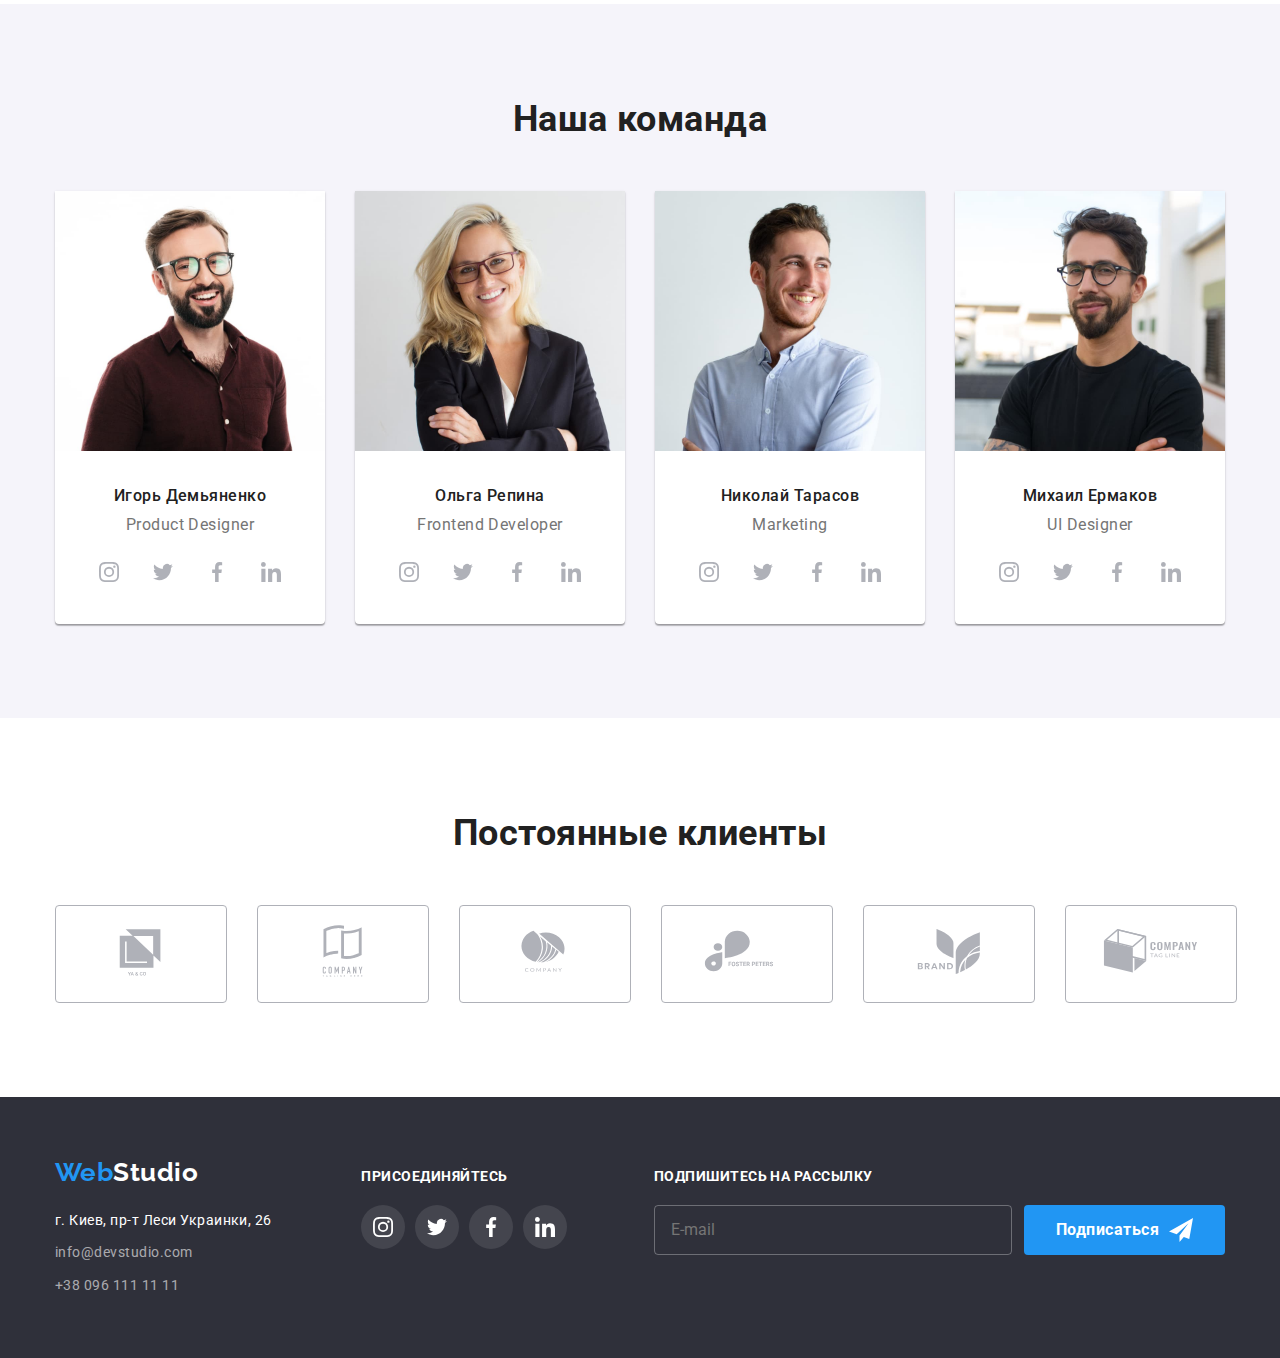
==== commit bc0416ae: "1st cor" ====
--- a/index.html
+++ b/index.html
@@ -9,15 +9,14 @@
     <link href="https://fonts.googleapis.com/css2?family=Raleway:wght@700&family=Roboto:wght@400;500;700;900&display=swap"
         rel="stylesheet">
     <link rel="stylesheet" href="https://cdnjs.cloudflare.com/ajax/libs/modern-normalize/1.1.0/modern-normalize.min.css">
-    <link rel="stylesheet" href="./css/styles.css">
-    <link rel="stylesheet" href="./css/main.css">
+    <link rel="stylesheet" href="./css/main.min.css">
 </head>
 
 <body class="body">
     <!--Header section-->
     <header class="header">
         <div class="container header__content">
-            <a href="/" class="logo">Web<span class="logo__part">Studio</span></a>
+            <a href="/" class="logo">Web<span class="logo__studio--primary">Studio</span></a>
 
             <nav>
                 <ul class="navigation">
@@ -36,14 +35,14 @@
             <ul class="contacts">
                 <li class="contacts__item">
                     <a href="mailto:info@devstudio.com" class="contacts__link">
-                        <svg class="contacs__icon" width="16" height="16">
+                        <svg class="contacts__icon" width="16" height="16">
                             <use href="./images/icons.svg#icon-envelope"></use>
                         </svg>
                         info@devstudio.com</a>
                 </li>
                 <li class="contacts__item">
                     <a href="tel:+380961111111" class="contacts__link">
-                        <svg class="contacs__icon" width="16" height="16">
+                        <svg class="contacts__icon" width="16" height="16">
                             <use href="./images/icons.svg#icon-smartphone"></use>
                         </svg>
                         +38 096 111 11 11</a>
@@ -57,49 +56,49 @@
         <!--Hero section-->
         <section class="hero">
             <h1 class="hero__title">Эффективные решения <br> для вашего бизнеса</h1>
-            <button type="button" class="button--primary" data-modal-open>Заказать услугу</button>
+            <button type="button" class="primary-button" data-modal-open>Заказать услугу</button>
         </section>
 
         <!--Description section-->
-        <section class="description">
+        <section class="section">
             <div class="container">
                 <h2 class="hidden__title">Преимущества</h2>
-                <ul class="description__list">
-                    <li class="description__item">
-                        <div class="description__image">
-                            <svg class="description__icon" width="70" height="70">
+                <ul class="description-list">
+                    <li class="description-list__item">
+                        <div class="description-list__image">
+                            <svg class="description-list__icon" width="70" height="70">
                                 <use href="./images/icons.svg#icon-antenna"></use>
                             </svg>
                         </div>
-                        <h3 class="description__subtitle">Внимание к деталям</h3>
-                        <p class="description__text">Идейные соображения, а также начало повседневной работы по формированию позиции.</p>
-                    </li>
-                    <li class="description__item">
-                        <div class="description__image">
-                            <svg class="description__icon" width="70" height="70">
+                        <h3 class="description-list__title">Внимание к деталям</h3>
+                        <p class="description-list__text">Идейные соображения, а также начало повседневной работы по формированию позиции.</p>
+                    </li>
+                    <li class="description-list__item">
+                        <div class="description-list__image">
+                            <svg class="description-list__icon" width="70" height="70">
                                 <use href="./images/icons.svg#icon-clock"></use>
                             </svg>
                         </div>
-                        <h3 class="description__subtitle">Пунктуальность</h3>
-                        <p class="description__text">Задача организации, в особенности же рамки и место обучения кадров влечет за собой.</p>
-                    </li>
-                    <li class="description__item">
-                        <div class="description__image">
-                            <svg class="description__icon" width="70" height="70">
+                        <h3 class="description-list__title">Пунктуальность</h3>
+                        <p class="description-list__text">Задача организации, в особенности же рамки и место обучения кадров влечет за собой.</p>
+                    </li>
+                    <li class="description-list__item">
+                        <div class="description-list__image">
+                            <svg class="description-list__icon" width="70" height="70">
                                 <use href="./images/icons.svg#icon-diagram"></use>
                             </svg>
                         </div>
-                        <h3 class="description__subtitle">Планирование</h3>
-                        <p class="description__text">Равным образом консультация с широким активом в значительной степени обуславливает.</p>
-                    </li>
-                    <li class="description__item">
-                        <div class="description__image">
-                            <svg class="description__icon" width="70" height="70">
+                        <h3 class="description-list__title">Планирование</h3>
+                        <p class="description-list__text">Равным образом консультация с широким активом в значительной степени обуславливает.</p>
+                    </li>
+                    <li class="description-list__item">
+                        <div class="description-list__image">
+                            <svg class="description-list__icon" width="70" height="70">
                                 <use href="./images/icons.svg#icon-astronaut"></use>
                             </svg>
                         </div>
-                        <h3 class="description__subtitle">Современные технологии</h3>
-                        <p class="description__text">Значимость этих проблем настолько очевидна, что реализация плановых заданий.</p>
+                        <h3 class="description-list__title">Современные технологии</h3>
+                        <p class="description-list__text">Значимость этих проблем настолько очевидна, что реализация плановых заданий.</p>
                     </li>
                 </ul>
             </div>
@@ -109,23 +108,23 @@
         <section class="about">
             <div class="container">
                 <h2 class="title">Чем мы занимаемся</h2>
-                <ul class="about__list">
-                    <li class="about__item">
-                        <img src="./images/box-1.png" alt="ПК" width="370" class="about__image">
-                        <div class="about__overlay">
-                            <p class="about__text">Десктопные приложения</p>
-                        </div>
-                    </li>
-                    <li class="about__item">
-                        <img src="./images/box-2.png" alt="Телефон" width="370" class="about__image">
-                        <div class="about__overlay">
-                            <p class="about__text">Мобильные приложения</p>
-                        </div>
-                    </li>
-                    <li class="about__item">
-                        <img src="./images/box-3.png" alt="Планшет" width="370" class="about__image">
-                        <div class="about__overlay">
-                            <p class="about__text">Дизайнерские решения</p>
+                <ul class="about-list">
+                    <li class="about-list__item">
+                        <img src="./images/box-1.png" alt="ПК" width="370" class="about-list__image">
+                        <div class="about-list__overlay">
+                            <p class="about-list__text">Десктопные приложения</p>
+                        </div>
+                    </li>
+                    <li class="about-list__item">
+                        <img src="./images/box-2.png" alt="Телефон" width="370" class="about-list__image">
+                        <div class="about-list__overlay">
+                            <p class="about-list__text">Мобильные приложения</p>
+                        </div>
+                    </li>
+                    <li class="about-list__item">
+                        <img src="./images/box-3.png" alt="Планшет" width="370" class="about-list__image">
+                        <div class="about-list__overlay">
+                            <p class="about-list__text">Дизайнерские решения</p>
                         </div>
                     </li>
                 </ul>
@@ -133,15 +132,15 @@
         </section>
            
         <!--Our team section-->
-        <section class="team">
+        <section class="team section">
             <div class="container">
                 <h2 class="title">Наша команда</h2>
-                <ul class="team__list">
-                    <li class="team__item">
-                        <img src="./images/demianenko.jpg" alt="Фото Игорь Демьяненко" width="270" class="team__photo">
-                        <div class="team__subtitle">
-                            <h3 class="team__name">Игорь Демьяненко</h3>
-                            <p class="team__position">Product Designer</p>
+                <ul class="team-list">
+                    <li class="team-list__item">
+                        <img src="./images/demianenko.jpg" alt="Фото Игорь Демьяненко" width="270" class="team-list__photo">
+                        <div class="team-list__description">
+                            <h3 class="team-list__name">Игорь Демьяненко</h3>
+                            <p class="team-list__position">Product Designer</p>
                             <ul class="social">
                                 <li class="social__item">
                                     <a href="" class="social__link">
@@ -174,11 +173,11 @@
                             </ul>
                         </div>
                     </li>
-                    <li class="team__item">
-                        <img src="./images/repina.jpg" alt="Фото Ольга Репина" width="270" class="photo">
-                        <div class="team__subtitle">
-                            <h3 class="team__name">Ольга Репина</h3>
-                            <p class="team__position">Frontend Developer</p>
+                    <li class="team-list__item">
+                        <img src="./images/repina.jpg" alt="Фото Ольга Репина" width="270" class="team-list__photo">
+                        <div class="team-list__description">
+                            <h3 class="team-list__name">Ольга Репина</h3>
+                            <p class="team-list__position">Frontend Developer</p>
                             <ul class="social">
                                 <li class="social__item">
                                     <a href="" class="social__link">
@@ -211,11 +210,11 @@
                             </ul>
                         </div>
                     </li>
-                    <li class="team__item">
-                        <img src="./images/tarasov.jpg" alt="Фото Николай Тарасов" width="270" class="photo">
-                        <div class="team__subtitle">
-                            <h3 class="team__name">Николай Тарасов</h3>
-                            <p class="team__position">Marketing</p>
+                    <li class="team-list__item">
+                        <img src="./images/tarasov.jpg" alt="Фото Николай Тарасов" width="270" class="team-list__photo">
+                        <div class="team-list__description">
+                            <h3 class="team-list__name">Николай Тарасов</h3>
+                            <p class="team-list__position">Marketing</p>
                             <ul class="social">
                                 <li class="social__item">
                                     <a href="" class="social__link">
@@ -248,11 +247,11 @@
                             </ul>
                         </div>
                     </li>
-                    <li class="team__item">
-                        <img src="./images/ermakov.jpg" alt="Фото Михаил Ермаков" width="270" class="photo">
-                        <div class="team__subtitle">
-                            <h3 class="team__name">Михаил Ермаков</h3>
-                            <p class="team__position">UI Designer</p>
+                    <li class="team-list__item">
+                        <img src="./images/ermakov.jpg" alt="Фото Михаил Ермаков" width="270" class="team-list__photo">
+                        <div class="team-list__description">
+                            <h3 class="team-list__name">Михаил Ермаков</h3>
+                            <p class="team-list__position">UI Designer</p>
                             <ul class="social">
                                 <li class="social__item">
                                     <a href="" class="social__link">
@@ -290,7 +289,7 @@
         </section>
 
         <!--Permanent clients section-->
-        <section class="clients">
+        <section class="section">
             <div class="container">
                 <h2 class="title">Постоянные клиенты</h2>
                 <ul class="clients__list">
@@ -347,17 +346,17 @@
     <footer class="footer">
         <div class="container">
             <div class="footer__info">
-                <div class="footer__logo"><a href="/" class="logo">Web<span class="logo__part">Studio</span></a></div>
+                <div class="footer__logo"><a href="/" class="logo">Web<span class="logo__studio--secondary">Studio</span></a></div>
                 <address>
-                    <ul>
-                        <li class="footer__item"><a
+                    <ul class="address-list">
+                        <li class="address-list__item"><a
                                 href="https://www.google.com/maps/place/%D0%B1%D1%83%D0%BB.+%D0%9B%D0%B5%D1%81%D0%B8+%D0%A3%D0%BA%D1%80%D0%B0%D0%B8%D0%BD%D0%BA%D0%B8,+26,+%D0%9A%D0%B8%D0%B5%D0%B2,+02000/@50.4265841,30.5361971,17z/data=!3m1!4b1!4m5!3m4!1s0x40d4cf0e033ecbe9:0x57a4dffefec77da0!8m2!3d50.4265807!4d30.5383858"
-                                class="footer__link footer__map">г. Киев, пр-т Леси Украинки, 26</a></li>
-                        <li class="footer__item">
-                            <a href="mailto:info@devstudio.com" class="footer__link">info@devstudio.com</a>
+                                class="address-list__link--map">г. Киев, пр-т Леси Украинки, 26</a></li>
+                        <li class="address-list__item">
+                            <a href="mailto:info@devstudio.com" class="address-list__link">info@devstudio.com</a>
                         </li>
-                        <li>
-                            <a href="tel:+380961111111" class="footer__link">+38 096 111 11 11</a>
+                        <li class="address-list__item">
+                            <a href="tel:+380961111111" class="address-list__link">+38 096 111 11 11</a>
                         </li>
                     </ul>
                 </address>
@@ -367,28 +366,28 @@
                 <h3 class="footer__title">присоединяйтесь</h3>
                 <ul class="social">
                     <li class="social__item">
-                        <a href="" class="social__link">
+                        <a href="" class="social__link--background">
                             <svg width="20" height="20">
                                 <use href="./images/icons.svg#icon-instagram"></use>
                             </svg>
                         </a>
                     </li>
                     <li class="social__item">
-                        <a href="" class="social__link">
+                        <a href="" class="social__link--background">
                             <svg width="20" height="20">
                                 <use href="./images/icons.svg#icon-twitter"></use>
                             </svg>
                         </a>
                     </li>
                     <li class="social__item">
-                        <a href="" class="social__link">
+                        <a href="" class="social__link--background">
                             <svg width="20" height="20">
                                 <use href="./images/icons.svg#icon-facebook"></use>
                             </svg>
                         </a>
                     </li>
                     <li>
-                        <a href="" class="social__link">
+                        <a href="" class="social__link--background">
                             <svg width="20" height="20">
                                 <use href="./images/icons.svg#icon-linkedin"></use>
                             </svg>
@@ -397,13 +396,13 @@
                 </ul>
             </div>
 
-            <div class="footer__subscribe">
+            <div class="subscribe">
                 <h3 class="footer__title">Подпишитесь на рассылку</h3>
-                <form class="footer__form">
-                    <input type="text" placeholder="E-mail" class="footer__input">
-                    <button type="submit" class="button--primary">
+                <form class="subscribe__form">
+                    <input type="text" placeholder="E-mail" class="subscribe__input">
+                    <button type="submit" class="primary-button--flex">
                         <span>Подписаться</span>
-                        <svg width="24" height="24" class="footer__icon">
+                        <svg width="24" height="24" class="subscribe__icon">
                             <use href="./images/icons.svg#icon-send"></use>
                         </svg>
                     </button>
@@ -414,7 +413,7 @@
 
     <div class="backdrop is-hidden" data-modal>
         <div class="modal">
-            <button type="button" class="modal__close" data-modal-close>
+            <button type="button" class="close-button" data-modal-close>
                 <svg width="18" height="18">
                     <use href="./images/icons.svg#icon-close"></use>
                 </svg>
@@ -465,7 +464,7 @@
                     <a href="" class="agreement__link">Условия договора</a>
                 </div>
                 
-                <button type="submit" class="button--primary">Отправить</button>
+                <button type="submit" class="primary-button--modal">Отправить</button>
             </form>
         </div>
     </div>
--- a/css/main.min.css
+++ b/css/main.min.css
@@ -0,0 +1,2 @@
+ul{padding:0;margin:0;list-style:none}h1,h2,h3,p{padding:0;margin:0}.body{background-color:#fff;color:#757575;font-family:"Roboto", sans-serif;letter-spacing:0.03em}.container{width:1200px;margin:0 auto;padding:0 15px}.section{padding:94px 0}.title{margin-bottom:50px;color:#212121;font-weight:700;font-size:36px;line-height:1.2;text-align:center}.hidden__title{position:absolute;width:1px;height:1px;margin:-1px;border:0;padding:0;white-space:nowrap;clip-path:inset(100%);clip:rect(0 0 0 0);overflow:hidden}.primary-button,.primary-button--flex,.primary-button--modal{min-width:200px;border-radius:4px;padding:10px 32px;border:none;background-color:#2196f3;color:#fff;font-family:inherit;font-weight:700;font-size:16px;line-height:1.875;letter-spacing:0.03em;cursor:pointer;transition:box-shadow 250ms cubic-bezier(0.4, 0, 0.2, 1)}.primary-button--flex{display:flex;align-items:center}.primary-button--modal{display:block;margin:0 auto}.primary-button--modal:hover{box-shadow:0px 4px 4px rgba(0,0,0,0.15)}.secondary-button{padding:6px 22px;background-color:#f5f4fa;color:#212121;border-color:transparent;border-radius:4px;font-family:inherit;font-weight:500;font-size:16px;line-height:1.6;cursor:pointer;transition:background-color 250ms cubic-bezier(0.4, 0, 0.2, 1),color 250ms cubic-bezier(0.4, 0, 0.2, 1),box-shadow 250ms cubic-bezier(0.4, 0, 0.2, 1)}.secondary-button:hover,.secondary-button:focus{background-color:#2196f3;color:#fff;box-shadow:0px 3px 1px rgba(0,0,0,0.1),0px 1px 2px rgba(0,0,0,0.08),0px 2px 2px rgba(0,0,0,0.12)}.close-button{position:absolute;top:8px;right:8px;display:flex;width:30px;height:30px;border-radius:50%;justify-content:center;align-items:center;border:1px solid rgba(0,0,0,0.1);background-color:#fff;cursor:pointer;transition:fill 250ms cubic-bezier(0.4, 0, 0.2, 1)}.close-button:hover,.close-button:focus{fill:#2196f3}.header{border-bottom:1px solid #eee}.header__content{display:flex;align-items:center}.logo{margin-right:93px;color:#2196f3;font-family:"Raleway", sans-serif;font-weight:700;font-size:26px;line-height:1.2;text-decoration:none}.logo__studio--primary{color:#212121}.logo__studio--secondary{color:#fff}.navigation{display:flex}.navigation__item:not(:last-child){margin-right:50px}.navigation__link{position:relative;display:block;padding:32px 0;color:#212121;font-weight:500;font-size:14px;line-height:1.1;text-decoration:none;transition:color 250ms cubic-bezier(0.4, 0, 0.2, 1)}.navigation__link:hover{color:#2196f3}.navigation__link.navigation__link--current{color:#2196f3}.navigation__link--current::after{content:"";display:block;position:absolute;bottom:-1px;left:0;width:100%;height:4px;background-color:#2196f3;border-radius:2px}.contacts{display:flex;margin-left:auto}.contacts__item:not(:last-child){margin-right:50px}.contacts__link{display:flex;align-items:center;color:#757575;font-weight:500;font-size:14px;line-height:1.1;text-decoration:none;transition:color 250ms cubic-bezier(0.4, 0, 0.2, 1)}.contacts__link:hover,.contacts__link:focus{color:#2196f3}.contacts__icon{margin-right:10px;fill:currentColor}.hero{max-width:1600px;margin:0 auto;padding:200px 0;background-color:#2f303a;background-image:linear-gradient(to right, rgba(47,48,58,0.4), rgba(47,48,58,0.4)),url(../images/bgi-hero.jpg);background-repeat:no-repeat;background-position:center;text-align:center}.hero__title{margin-bottom:30px;color:#fff;letter-spacing:0.06em;font-weight:900;font-size:44px;line-height:1.4;text-transform:uppercase}.description{padding:94px 0 47px}.description-list{display:flex;justify-content:space-between}.description-list__item{width:270px}.description-list__image{padding:25px 100px;margin-bottom:30px;border-radius:4px;background-color:#f5f4fa}.description-list__title{margin-bottom:10px;color:#212121;font-weight:700;font-size:14px;line-height:1.1;text-transform:uppercase}.description-list__text{font-size:14px;line-height:1.7}.about{padding-bottom:94px}.about-list{display:flex;justify-content:space-between}.about-list__item{position:relative;max-width:100%;height:auto;display:block}.about-list__image{display:block}.about-list__overlay{position:absolute;left:0;bottom:0;width:100%;padding:27px 0;background-color:rgba(47,48,58,0.8)}.about-list__text{font-size:14px;font-weight:700;line-height:1.14;text-align:center;text-transform:uppercase;color:#fff}.team{background-color:#f5f4fa}.team-list{display:flex;text-align:center}.team-list__item{background-color:#fff;border-radius:0px 0px 4px 4px;box-shadow:0px 1px 3px rgba(0,0,0,0.12),0px 1px 1px rgba(0,0,0,0.14),0px 2px 1px rgba(0,0,0,0.2)}.team-list__item:not(:last-child){margin-right:30px}.team-list__description{padding:30px 0}.team-list__name{margin-bottom:10px;color:#212121;font-weight:500;font-size:16px;line-height:1.2}.team-list__position{margin-bottom:16px;font-size:16px;line-height:1.2}.social{display:flex;justify-content:center}.social__item{margin-right:10px}.social__link,.social__link--background{width:44px;height:44px;border-radius:50%;justify-content:center;display:block;padding:12px 12px;fill:#afb1b8;transition:background-color 250ms cubic-bezier(0.4, 0, 0.2, 1),fill 250ms cubic-bezier(0.4, 0, 0.2, 1)}.social__link:hover,.social__link--background:hover,.social__link:focus,.social__link--background:focus{background-color:#2196f3;fill:#fff}.social__link--background{background-color:rgba(255,255,255,0.1);fill:#fff}.social__link--background:hover,.social__link--background:focus{background-color:#2196f3}.clients__list{display:flex}.clients__item{margin-right:30px}.client__link{display:block;padding:16px 32px;border:1px solid;border-color:#afb1b8;border-radius:4px;fill:#afb1b8;transition:fill 250ms cubic-bezier(0.4, 0, 0.2, 1),border-color 250ms cubic-bezier(0.4, 0, 0.2, 1)}.client__link:hover,.client__link:focus{fill:#2196f3;border-color:#2196f3}.footer{padding:60px 0;background-color:#2f303a}.footer .container{display:flex}.footer__info{margin-right:70px}.footer__logo{margin-bottom:20px}.address-list__item:not(:last-child){margin-bottom:9px}.address-list__link,.address-list__link--map{text-decoration:none;font-style:normal;color:rgba(255,255,255,0.6);font-family:inherit;font-size:14px;line-height:1.7;transition:color 250ms cubic-bezier(0.4, 0, 0.2, 1)}.address-list__link:hover,.address-list__link--map:hover,.address-list__link:focus,.address-list__link--map:focus{color:#2196f3}.address-list__link--map{color:#fff}.address-list__link--map:hover,.address-list__link--map:focus{color:#2196f3}.footer__join{margin-top:12px}.footer__title{margin-bottom:20px;font-weight:700;font-size:14px;line-height:1.1;text-transform:uppercase;color:#fff}.subscribe{margin-left:auto;margin-top:12px}.subscribe__form{display:flex}.subscribe__icon{margin-left:10px}.subscribe__input{display:inline-block;min-width:358px;margin-right:12px;padding:15px 16px;border:1px solid rgba(255,255,255,0.3);border-radius:4px;outline-style:none;background-color:transparent;color:rgba(255,255,255,0.3)}.backdrop{position:fixed;top:0;left:0;width:100%;height:100%;display:flex;justify-content:center;align-items:center;background-color:rgba(0,0,0,0.2);transition:opacity 300ms ease-in-out}.backdrop.is-hidden .modal{transform:scale(0.7)}.is-hidden{opacity:0;pointer-events:none}.modal{padding:40px;min-width:528px;min-height:581px;position:relative;box-shadow:0px 1px 3px rgba(0,0,0,0.12),0px 1px 1px rgba(0,0,0,0.14),0px 2px 1px rgba(0,0,0,0.2);border-radius:4px;transition:transform 300ms ease-in-out;background-color:#fff}.modal__title{margin-bottom:12px;font-weight:700;font-size:20px;line-height:1.15;text-align:center;letter-spacing:0.03em;color:#212121}.feedback__field{display:flex;flex-direction:column;margin-bottom:10px;font-size:12px;line-height:1.2;letter-spacing:0.01em}.feedback__label{position:relative;display:flex;flex-direction:column;margin-bottom:4px;font-size:12px;line-height:1.2;letter-spacing:0.01em}.feedback__group-absolute{position:relative}.feedback__icon{position:absolute;top:50%;left:12px;transform:translateY(-50%);transition:fill 250ms cubic-bezier(0.4, 0, 0.2, 1)}.feedback__input{width:100%;padding:11px 12px 11px 42px;border:1px solid rgba(33,33,33,0.2);outline:none;border-radius:4px;color:#000;transition:border 250ms cubic-bezier(0.4, 0, 0.2, 1)}.feedback__input:focus{border:1px solid #2196f3}.feedback__input:focus+.feedback__icon{fill:#2196f3}.feedback__textarea{display:flex;flex-direction:column;margin-bottom:20px}.feedback__textarea .feedback__comment::placeholder{font-size:12px;line-height:1.17;letter-spacing:0.01em;color:rgba(117,117,117,0.5)}.feedback__comment{min-height:120px;padding:12px 16px;resize:none;border:1px solid rgba(33,33,33,0.2);border-radius:4px;outline:none;color:#000;transition:border 250ms cubic-bezier(0.4, 0, 0.2, 1)}.feedback__comment:focus{border:1px solid #2196f3}.agreement{display:flex;align-items:center;justify-content:center;margin-bottom:30px}.agreement__checkbox{appearance:none;position:absolute}.agreement__checkbox:checked+.agreement__icon{padding:4px 3px;background-image:url(../images/mark.svg);background-color:#2196f3;background-position:center;background-repeat:no-repeat;border:none}.agreement__icon{display:inline-block;margin-right:8px;width:16px;height:15px;border:2px solid #212121;border-radius:2px;transition:background-color 250ms cubic-bezier(0.4, 0, 0.2, 1),background-image 250ms cubic-bezier(0.4, 0, 0.2, 1);cursor:pointer}.agreement__label{display:flex;align-items:center;margin-right:3px;font-size:14px;line-height:1.71;letter-spacing:0.03em}.agreement__link{font-size:14px;line-height:1.71;letter-spacing:0.03em;text-decoration-skip-ink:none;color:#2196f3}.filters{display:flex;justify-content:center;margin-bottom:50px}.filters__item:not(:last-child){margin-right:8px}.projects{display:flex;flex-wrap:wrap}.projects__item{margin:0 30px 30px 0;border-radius:0px 0px 4px 4px;transition:box-shadow 250ms cubic-bezier(0.4, 0, 0.2, 1)}.projects__item:hover,.projects__item:focus{box-shadow:0px 1px 3px rgba(0,0,0,0.12),0px 1px 1px rgba(0,0,0,0.14),0px 2px 1px rgba(0,0,0,0.2)}.projects__item:nth-child(3n){margin-right:0}.projects__item:nth-last-child(-n+3){margin-bottom:0}.projects__title{margin:0 0 4px 0;color:#212121;font-weight:700;font-size:18px;line-height:2;letter-spacing:0.06em}.projects__type{color:#757575;line-height:1.9}.projects__image{position:relative;overflow:hidden}.projects__thumb{display:block}.projects__overlay{position:absolute;left:0;top:0;width:100%;height:100%;padding:63px 24px;background-color:rgba(33,150,243,0.9);transform:translateY(100%);transition:transform 250ms cubic-bezier(0.4, 0, 0.2, 1)}.projects__text{font-weight:400;font-size:18px;line-height:1.56;color:#fff}.projects__item:hover .projects__overlay{transform:translateY(0)}.projects__description{border:1px solid #eee;padding:20px 24px}
+/*# sourceMappingURL=main.min.css.map */